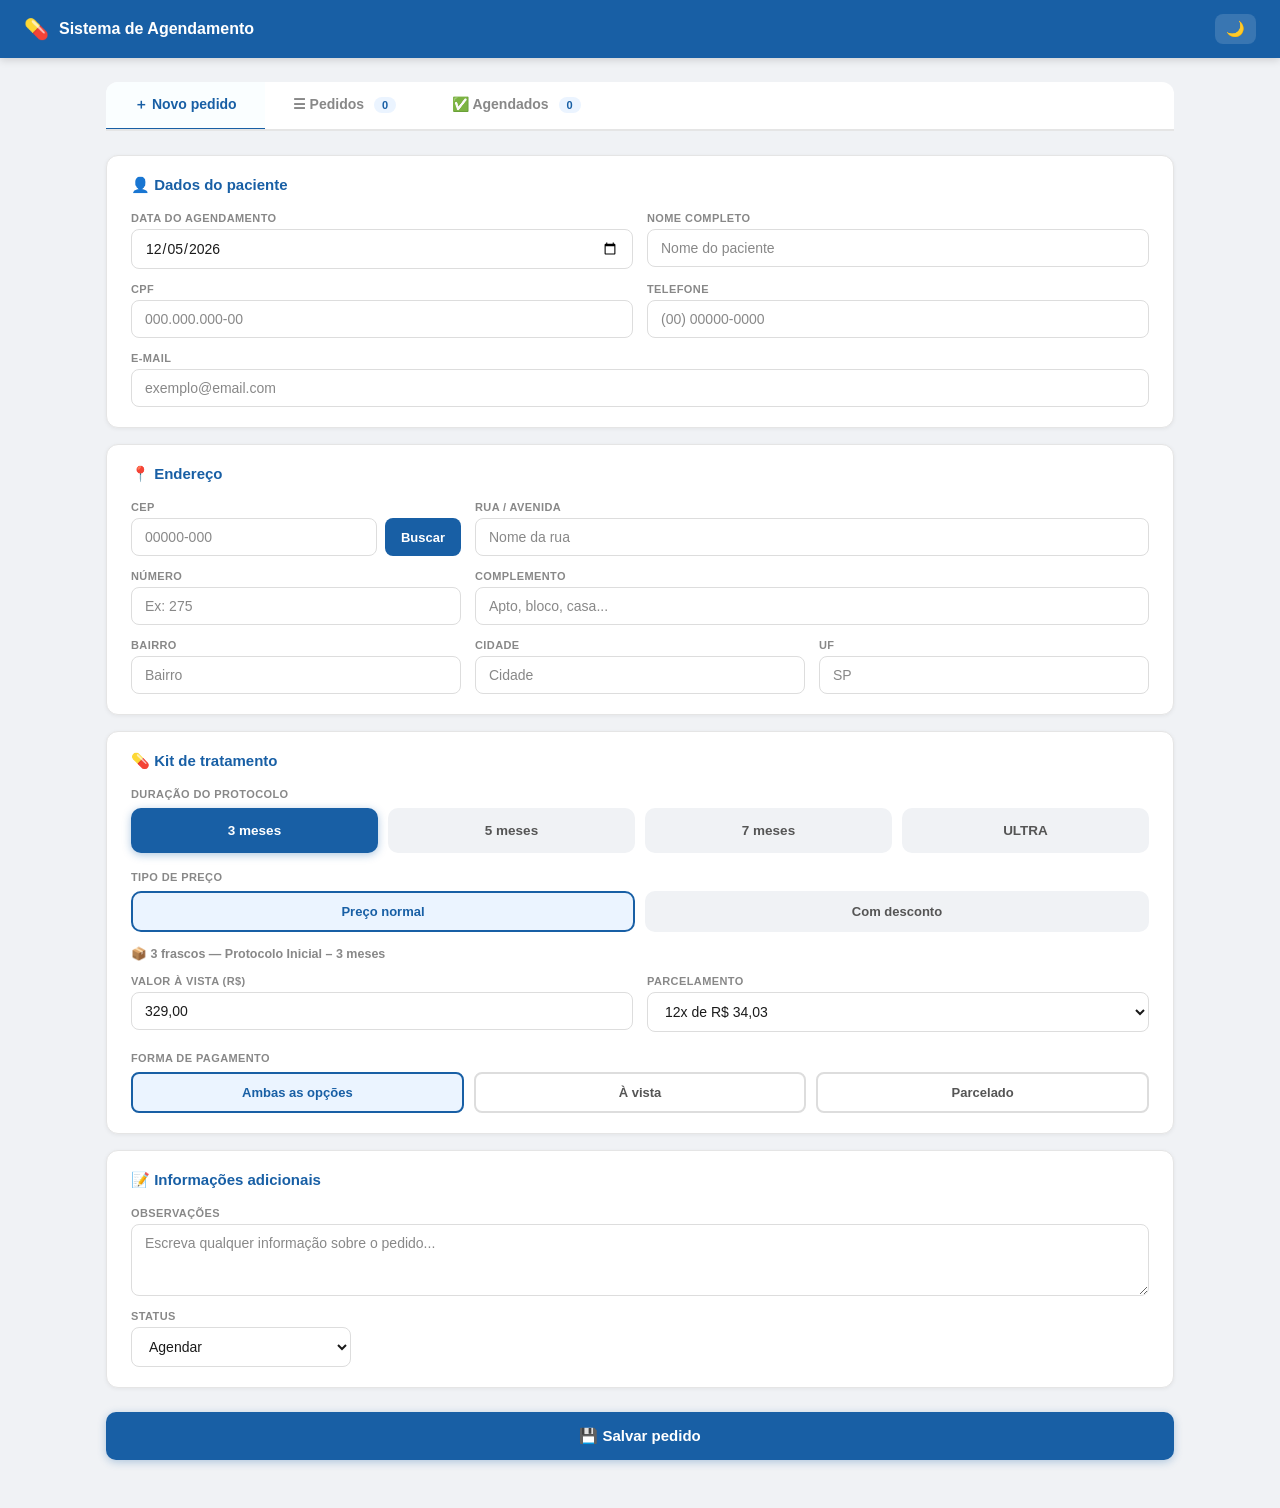
==== index.html @ af967fdb "Add files via upload" ====
<!DOCTYPE html>
<html lang="pt-BR">
<head>
<meta charset="UTF-8">
<meta name="viewport" content="width=device-width, initial-scale=1.0">
<title>Sistema de Agendamento</title>
<link rel="stylesheet" href="style.css">
</head>
<body>

<div class="topbar">
  <span class="topbar-icon">💊</span>
  <span>Sistema de Agendamento</span>
  <button class="theme-toggle-btn" id="theme-toggle" onclick="toggleTema()" title="Alternar modo escuro">🌙</button>
</div>

<div class="container" id="main-container">
  <div class="tabs">
    <div class="tab active" onclick="switchTab('novo')">＋ Novo pedido</div>
    <div class="tab" onclick="switchTab('lista')">☰ Pedidos <span id="count-badge" class="badge-count">0</span></div>
    <div class="tab" onclick="switchTab('agendados')">✅ Agendados <span id="count-badge-ag" class="badge-count">0</span></div>
  </div>

  <!-- NOVO PEDIDO -->
  <div id="sec-novo" class="section active">

    <div class="card">
      <div class="sec-title">👤 Dados do paciente</div>
      <div class="form-grid g2">
        <div class="form-group"><label>Data do agendamento</label><input type="date" id="f-data"></div>
        <div class="form-group"><label>Nome completo</label><input type="text" id="f-nome" placeholder="Nome do paciente"></div>
        <div class="form-group"><label>CPF</label><input type="text" id="f-cpf" placeholder="000.000.000-00" maxlength="14"></div>
        <div class="form-group"><label>Telefone</label><input type="text" id="f-tel" placeholder="(00) 00000-0000" maxlength="15"></div>
        <div class="form-group span2"><label>E-mail</label><input type="email" id="f-email" placeholder="exemplo@email.com"></div>
      </div>
    </div>

    <div class="card">
      <div class="sec-title">📍 Endereço</div>
      <div class="form-grid g3">
        <div class="form-group">
          <label>CEP</label>
          <div class="cep-row">
            <input type="text" id="f-cep" placeholder="00000-000" maxlength="9" oninput="onCEPInput(this)">
            <button class="btn-cep" id="btn-cep" onclick="buscarCEP()">Buscar</button>
          </div>
        </div>
        <div class="form-group span2"><label>Rua / Avenida</label><input type="text" id="f-rua" placeholder="Nome da rua"></div>
        <div class="form-group"><label>Número</label><input type="text" id="f-num" placeholder="Ex: 275"></div>
        <div class="form-group span2"><label>Complemento</label><input type="text" id="f-comp" placeholder="Apto, bloco, casa..."></div>
        <div class="form-group"><label>Bairro</label><input type="text" id="f-bairro" placeholder="Bairro"></div>
        <div class="form-group"><label>Cidade</label><input type="text" id="f-cidade" placeholder="Cidade"></div>
        <div class="form-group"><label>UF</label><input type="text" id="f-uf" placeholder="SP" maxlength="2"></div>
      </div>
      <div id="addr-confirm" class="addr-confirm" style="display:none">
        <div id="addr-confirm-line1" class="addr-confirm-line1"></div>
        <div id="addr-confirm-line2" class="addr-confirm-line2"></div>
        <div id="addr-confirm-line3" class="addr-confirm-line3"></div>
      </div>
    </div>

    <div class="card">
      <div class="sec-title">💊 Kit de tratamento</div>

      <label class="pag-label">Duração do protocolo</label>
      <div class="kit-dur-row">
        <div class="kit-dur-btn sel" id="dur-3m" onclick="selDur(this,'3m')">3 meses</div>
        <div class="kit-dur-btn" id="dur-5m" onclick="selDur(this,'5m')">5 meses</div>
        <div class="kit-dur-btn" id="dur-7m" onclick="selDur(this,'7m')">7 meses</div>
        <div class="kit-dur-btn" id="dur-ultra" onclick="selDur(this,'ultra')">ULTRA</div>
      </div>

      <label class="pag-label kit-tipo-label">Tipo de preço</label>
      <div class="kit-tipo-row">
        <div class="kit-tipo-btn sel" id="tipo-normal" data-tipo="normal" onclick="selTipo(this,'normal')">Preço normal</div>
        <div class="kit-tipo-btn" id="tipo-desc" data-tipo="desc" onclick="selTipo(this,'desc')">Com desconto</div>
      </div>

      <div class="kit-info-line" id="kit-info-line">📦 3 frascos — Protocolo Inicial – 3 meses</div>

      <div class="form-grid g2 kit-valor-grid">
        <div class="form-group">
          <label>Valor à vista (R$)</label>
          <input type="text" id="f-valor-avista">
        </div>
        <div class="form-group">
          <label>Parcelamento</label>
          <select id="f-parcelamento"></select>
        </div>
      </div>

      <div class="pag-section">
        <label class="pag-label">Forma de pagamento</label>
        <div class="pag-opts">
          <div class="pag-btn sel" onclick="selPag(this,'ambos')">Ambas as opções</div>
          <div class="pag-btn" onclick="selPag(this,'avista')">À vista</div>
          <div class="pag-btn" onclick="selPag(this,'parcelado')">Parcelado</div>
        </div>
      </div>
    </div>

    <div class="card">
      <div class="sec-title">📝 Informações adicionais</div>
      <div class="form-group">
        <label>Observações</label>
        <textarea id="f-info" placeholder="Escreva qualquer informação sobre o pedido..."></textarea>
      </div>
      <div class="form-group status-group">
        <label>Status</label>
        <select id="f-status">
          <option value="agendar">Agendar</option>
          <option value="agendado">Agendado</option>
        </select>
      </div>
    </div>

    <button class="btn-submit" onclick="salvar()">💾 Salvar pedido</button>
  </div>

  <!-- LISTA -->
  <div id="sec-lista" class="section">
    <div class="stats">
      <div class="stat"><div class="stat-num" id="st-total">0</div><div class="stat-label">Total</div></div>
      <div class="stat"><div class="stat-num" id="st-ag">0</div><div class="stat-label">A agendar</div></div>
      <div class="stat"><div class="stat-num" id="st-ok">0</div><div class="stat-label">Agendados</div></div>
      <div class="stat"><div class="stat-num" id="st-conf">0</div><div class="stat-label">Termos confirmados</div></div>
    </div>
    <div class="filter-bar">
      <input type="text" id="fil-nome" placeholder="🔍 Buscar nome ou CPF..." oninput="render()">
      <select id="fil-kit" onchange="render()">
        <option value="">Todos os kits</option>
        <option value="3m_normal">3 meses – Normal</option>
        <option value="5m_normal">5 meses – Normal</option>
        <option value="7m_normal">7 meses – Normal</option>
        <option value="ultra_normal">Ultra – Normal</option>
        <option value="3m_desc">3 meses – Desconto</option>
        <option value="5m_desc">5 meses – Desconto</option>
        <option value="7m_desc">7 meses – Desconto</option>
        <option value="ultra_desc">Ultra – Desconto</option>
      </select>
      <select id="fil-termo" onchange="render()">
        <option value="">Todos os termos</option>
        <option value="confirmado">Confirmado</option>
        <option value="pendente">Pendente</option>
      </select>
    </div>
    <div class="tbl-wrap">
      <table>
        <colgroup>
          <col style="width:8%">
          <col style="width:13%">
          <col style="width:13%">
          <col style="width:14%">
          <col style="width:8%">
          <col style="width:10%">
          <col style="width:28%">
          <col style="width:6%">
        </colgroup>
        <thead><tr>
          <th>Data</th><th>Nome</th><th>Telefone</th>
          <th>Kit</th>
          <th>Status</th><th>Termo</th><th>Informações</th><th></th>
        </tr></thead>
        <tbody id="tbody"></tbody>
      </table>
      <div id="empty-msg" class="empty">📭 Nenhum pedido encontrado</div>
    </div>
  </div>

  <!-- AGENDADOS -->
  <div id="sec-agendados" class="section">
    <div class="filter-bar">
      <input type="text" id="fil-nome-ag" placeholder="🔍 Buscar nome ou CPF..." oninput="renderAgendados()">
      <select id="fil-kit-ag" onchange="renderAgendados()">
        <option value="">Todos os kits</option>
        <option value="3m_normal">3 meses – Normal</option>
        <option value="5m_normal">5 meses – Normal</option>
        <option value="7m_normal">7 meses – Normal</option>
        <option value="ultra_normal">Ultra – Normal</option>
        <option value="3m_desc">3 meses – Desconto</option>
        <option value="5m_desc">5 meses – Desconto</option>
        <option value="7m_desc">7 meses – Desconto</option>
        <option value="ultra_desc">Ultra – Desconto</option>
      </select>
      <select id="fil-termo-ag" onchange="renderAgendados()">
        <option value="">Todos os termos</option>
        <option value="confirmado">Confirmado</option>
        <option value="pendente">Pendente</option>
      </select>
    </div>
    <div class="tbl-wrap">
      <table>
        <colgroup>
          <col style="width:8%">
          <col style="width:13%">
          <col style="width:13%">
          <col style="width:14%">
          <col style="width:8%">
          <col style="width:10%">
          <col style="width:28%">
          <col style="width:6%">
        </colgroup>
        <thead><tr>
          <th>Data</th><th>Nome</th><th>Telefone</th>
          <th>Kit</th>
          <th>Status</th><th>Termo</th><th>Informações</th><th></th>
        </tr></thead>
        <tbody id="tbody-ag"></tbody>
      </table>
      <div id="empty-msg-ag" class="empty">📭 Nenhum pedido agendado ainda</div>
    </div>
  </div>
</div>

<!-- Modal confirmação de exclusão -->
<div class="overlay" id="conf-overlay">
  <div class="modal">
    <h3>Excluir pedido</h3>
    <p>Tem certeza? Esta ação não pode ser desfeita.</p>
    <div class="modal-btns">
      <button class="mbtn-cancel" onclick="closeConf()">Cancelar</button>
      <button class="mbtn-del" onclick="confirmDel()">Excluir</button>
    </div>
  </div>
</div>

<!-- Modal dados completos do cliente -->
<div class="overlay" id="view-overlay" onclick="if(event.target===this) closeView()">
  <div class="modal modal-view">
    <button class="view-close" onclick="closeView()" title="Fechar">✕</button>
    <div class="view-body" id="view-body"></div>
  </div>
</div>

<div class="toast" id="toast"></div>

<script src="app.js"></script>
</body>
</html>
---- style.css ----
/* ===== RESET & BASE ===== */
*, *::before, *::after { box-sizing: border-box; margin: 0; padding: 0; }

html {
  color-scheme: light;
}

:root {
  --bg: #f0f2f5;
  --card-bg: #fff;
  --text: #1a1a1a;
  --text-muted: #888;
  --border: #e5e5e5;
  --input-bg: #fff;
  --input-border: #ddd;
  --table-header-bg: #fafafa;
  --hover-bg: #fafeff;
  --unsel-bg: #f0f2f5;
  --unsel-hover: #e4e9f0;
  --unsel-text: #555;
  --accent: #185FA5;
}

body.dark {
  color-scheme: dark;
  --bg: #14181f;
  --card-bg: #1c212a;
  --text: #e7e9ec;
  --text-muted: #9aa0aa;
  --border: #2c323c;
  --input-bg: #232933;
  --input-border: #3a4150;
  --table-header-bg: #1a1f27;
  --hover-bg: #202632;
  --unsel-bg: #232933;
  --unsel-hover: #2b323e;
  --unsel-text: #b7bcc4;
  --accent: #6fa8dc;
}

body {
  font-family: -apple-system, BlinkMacSystemFont, 'Segoe UI', Roboto, sans-serif;
  font-size: 14px;
  background: var(--bg);
  color: var(--text);
  min-height: 100vh;
  transition: background .2s, color .2s;
}

/* ===== TOPBAR ===== */
.topbar {
  background: #185FA5;
  color: #fff;
  padding: 14px 24px;
  display: flex;
  align-items: center;
  gap: 10px;
  font-size: 16px;
  font-weight: 700;
  box-shadow: 0 2px 8px rgba(0,0,0,.15);
  position: sticky;
  top: 0;
  z-index: 100;
}
.topbar-icon { font-size: 20px; }
.theme-toggle-btn {
  margin-left: auto;
  background: rgba(255,255,255,.14);
  border: none;
  color: #fff;
  font-size: 15px;
  padding: 6px 11px;
  border-radius: 8px;
  cursor: pointer;
  transition: background .15s;
}
.theme-toggle-btn:hover { background: rgba(255,255,255,.25); }

/* ===== CONTAINER ===== */
.container {
  max-width: 1100px;
  margin: 0 auto;
  padding: 24px 16px 48px;
}
.container.full-width {
  max-width: 100%;
  padding: 24px 20px 48px;
}

/* ===== TABS ===== */
.tabs {
  display: flex;
  border-bottom: 2px solid var(--border);
  margin-bottom: 24px;
  background: var(--card-bg);
  border-radius: 12px 12px 0 0;
  overflow: hidden;
}
.tab {
  padding: 14px 28px;
  cursor: pointer;
  font-size: 14px;
  font-weight: 600;
  color: var(--text-muted);
  border-bottom: 3px solid transparent;
  margin-bottom: -2px;
  transition: all .15s;
  user-select: none;
}
.tab:hover { color: var(--accent); background: var(--hover-bg); }
.tab.active { color: var(--accent); border-bottom-color: var(--accent); background: var(--hover-bg); }
.badge-count {
  font-size: 11px;
  background: #EBF4FF;
  color: var(--accent);
  border-radius: 20px;
  padding: 2px 8px;
  margin-left: 6px;
  font-weight: 700;
}
body.dark .badge-count { background: rgba(111,168,220,.18); }

/* ===== SECTION ===== */
.section { display: none; }
.section.active { display: block; }

/* ===== CARD ===== */
.card {
  background: var(--card-bg);
  border: 1px solid var(--border);
  border-radius: 12px;
  padding: 20px 24px;
  margin-bottom: 16px;
  box-shadow: 0 1px 4px rgba(0,0,0,.06);
}
.sec-title {
  font-size: 15px;
  font-weight: 700;
  color: var(--accent);
  margin-bottom: 18px;
  display: flex;
  align-items: center;
  gap: 8px;
}

/* ===== FORM GRID ===== */
.form-grid { display: grid; gap: 14px; }
.g2 { grid-template-columns: 1fr 1fr; }
.g3 { grid-template-columns: 1fr 1fr 1fr; }
.form-group { display: flex; flex-direction: column; gap: 5px; }
.span2 { grid-column: span 2; }

label {
  font-size: 11px;
  font-weight: 700;
  color: var(--text-muted);
  text-transform: uppercase;
  letter-spacing: .4px;
}

input, select, textarea {
  width: 100%;
  padding: 10px 13px;
  border: 1.5px solid var(--input-border);
  border-radius: 8px;
  font-size: 14px;
  font-family: inherit;
  background-color: var(--input-bg) !important;
  color: var(--text) !important;
  transition: border-color .15s, box-shadow .15s, background-color .2s;
}
input::placeholder, textarea::placeholder { color: var(--text-muted) !important; opacity: 1; }
input[type="date"] { color-scheme: light; }
body.dark input[type="date"] { color-scheme: dark; }
input:focus, select:focus, textarea:focus {
  outline: none;
  border-color: #185FA5;
  box-shadow: 0 0 0 3px rgba(24,95,165,.1);
}
textarea { resize: vertical; min-height: 72px; }

/* ===== CEP ===== */
.cep-row { display: flex; gap: 8px; align-items: stretch; }
.cep-row input { flex: 1; }
.btn-cep {
  padding: 10px 16px;
  background: #185FA5;
  color: #fff;
  border: none;
  border-radius: 8px;
  cursor: pointer;
  font-size: 13px;
  font-weight: 700;
  white-space: nowrap;
  transition: background .15s;
}
.btn-cep:hover { background: #0C447C; }
.btn-cep:disabled { background: #185FA5; opacity: .7; cursor: not-allowed; }

.addr-confirm {
  margin-top: 14px;
  padding: 12px 16px;
  background: var(--card-bg);
  border: 1px solid var(--border);
  border-radius: 8px;
  line-height: 1.6;
}
.addr-confirm-line1 { font-size: 13px; font-weight: 600; color: var(--text); }
.addr-confirm-line2 { font-size: 12.5px; color: var(--text-muted); }
.addr-confirm-line3 { font-size: 12.5px; color: var(--text-muted); }

/* ===== STATUS GROUP ===== */
.status-group { margin-top: 14px; max-width: 220px; }

/* ===== KIT — SELETOR DE DURAÇÃO (pílulas) ===== */
.kit-dur-row {
  display: grid;
  grid-template-columns: repeat(4, 1fr);
  gap: 10px;
  margin-top: 8px;
  margin-bottom: 18px;
}
.kit-dur-btn {
  padding: 13px 8px;
  border-radius: 10px;
  background: var(--unsel-bg);
  color: var(--unsel-text);
  font-size: 13.5px;
  font-weight: 700;
  text-align: center;
  cursor: pointer;
  user-select: none;
  transition: all .15s;
  border: 2px solid transparent;
}
.kit-dur-btn:hover { background: var(--unsel-hover); }
.kit-dur-btn.sel {
  background: #185FA5;
  color: #fff;
  box-shadow: 0 2px 8px rgba(24,95,165,.35);
}

/* ===== KIT — SELETOR DE TIPO DE PREÇO ===== */
.kit-tipo-label { margin-top: 4px; }
.kit-tipo-row {
  display: grid;
  grid-template-columns: 1fr 1fr;
  gap: 10px;
  margin-top: 8px;
  margin-bottom: 14px;
}
.kit-tipo-btn {
  padding: 11px 8px;
  border-radius: 10px;
  background: var(--unsel-bg);
  color: var(--unsel-text);
  font-size: 13px;
  font-weight: 700;
  text-align: center;
  cursor: pointer;
  user-select: none;
  transition: all .15s;
  border: 2px solid transparent;
}
.kit-tipo-btn:hover { background: var(--unsel-hover); }
.kit-tipo-btn.sel[data-tipo="normal"] { background: #EBF4FF; color: var(--accent); border-color: var(--accent); }
.kit-tipo-btn.sel[data-tipo="desc"] { background: #edfaed; color: #2d7a2d; border-color: #2d7a2d; }
body.dark .kit-tipo-btn.sel[data-tipo="normal"] { background: rgba(24,95,165,.22); }
body.dark .kit-tipo-btn.sel[data-tipo="desc"] { background: rgba(45,122,45,.22); }

.kit-info-line {
  font-size: 12.5px;
  color: var(--text-muted);
  font-weight: 600;
  margin-bottom: 14px;
}

.kit-valor-grid { margin-bottom: 4px; }

/* ===== PAGAMENTO ===== */
.pag-section { margin-top: 20px; }
.pag-label {
  font-size: 11px; font-weight: 700; color: var(--text-muted);
  text-transform: uppercase; letter-spacing: .4px;
  display: block; margin-bottom: 8px;
}
.pag-opts { display: flex; gap: 10px; }
.pag-btn {
  flex: 1; padding: 11px;
  border: 2px solid var(--input-border); border-radius: 8px;
  cursor: pointer; background: var(--card-bg);
  font-size: 13px; font-weight: 600; color: var(--unsel-text);
  transition: all .15s; text-align: center; user-select: none;
}
.pag-btn:hover { border-color: var(--accent); color: var(--accent); }
.pag-btn.sel { border-color: var(--accent); background: #EBF4FF; color: var(--accent); }
body.dark .pag-btn.sel { background: rgba(111,168,220,.16); }

/* ===== SUBMIT ===== */
.btn-submit {
  width: 100%; padding: 15px;
  background: #185FA5; color: #fff;
  border: none; border-radius: 10px;
  font-size: 15px; font-weight: 700;
  cursor: pointer; margin-top: 8px;
  transition: background .15s, transform .1s;
  box-shadow: 0 2px 8px rgba(24,95,165,.3);
}
.btn-submit:hover { background: #0C447C; }
.btn-submit:active { transform: scale(.99); }

/* ===== STATS ===== */
.stats {
  display: grid;
  grid-template-columns: repeat(4, 1fr);
  gap: 12px;
  margin-bottom: 20px;
}
.stat {
  background: var(--card-bg); border: 1px solid var(--border);
  border-radius: 10px; padding: 16px;
  text-align: center;
  box-shadow: 0 1px 4px rgba(0,0,0,.05);
}
.stat-num { font-size: 26px; font-weight: 700; color: var(--accent); }
.stat-label { font-size: 11px; color: var(--text-muted); margin-top: 4px; font-weight: 600; text-transform: uppercase; letter-spacing: .3px; }

/* ===== FILTER BAR ===== */
.filter-bar {
  display: flex; gap: 10px;
  margin-bottom: 16px; flex-wrap: wrap;
}
.filter-bar input { min-width: 200px; flex: 2; }
.filter-bar select { flex: 1; min-width: 140px; }

/* ===== TABLE ===== */
.tbl-wrap {
  overflow-x: hidden;
  border-radius: 12px;
  border: 1px solid var(--border);
  background: var(--card-bg);
  box-shadow: 0 1px 4px rgba(0,0,0,.05);
  width: 100%;
}
table { width: 100%; table-layout: fixed; border-collapse: collapse; font-size: 12px; }
th { word-break: break-word; }
td { word-break: break-word; overflow-wrap: anywhere; }
th {
  text-align: left; padding: 8px 6px;
  border-bottom: 1px solid var(--border);
  font-weight: 700; font-size: 10px; color: var(--text-muted);
  text-transform: uppercase; background: var(--table-header-bg);
  white-space: normal; letter-spacing: .2px;
}
td { padding: 5px 5px; border-bottom: 1px solid var(--border); vertical-align: middle; }
tr:last-child td { border-bottom: none; }
tr:hover td { background: var(--hover-bg); }

.td-edit {
  font-size: 11px; border: 1px solid transparent;
  border-radius: 5px; padding: 3px 5px;
  background: transparent; color: var(--text) !important;
  font-family: inherit; width: 100%; max-width: 100%;
  transition: border-color .15s, background .15s;
  color-scheme: light;
}
body.dark .td-edit { color-scheme: dark; }
.td-edit:focus { border-color: var(--input-border); background: var(--input-bg) !important; outline: none; }
.data-futura { background: #f7c1c1 !important; color: #1a1a1a !important; font-weight: 700 !important; border-color: #e24b4a !important; }
.data-chegou { background: #fff3cd !important; color: #856404 !important; font-weight: 700 !important; border-color: #f0ad00 !important; }
.data-passada { background: #c0dd97 !important; color: #1a1a1a !important; font-weight: 700 !important; border-color: #639922 !important; }
.status-aguardando { background: #fdecea !important; color: #a32d2d !important; border-color: #e24b4a !important; }

/* ===== ENDEREÇO — MODO EXIBIÇÃO (texto formatado) ===== */
.addr-display {
  cursor: pointer;
  padding: 4px 6px;
  border-radius: 5px;
  transition: background .15s;
  line-height: 1.5;
}
.addr-display:hover { background: #f0f6fc; }
.addr-line1 { font-size: 11px; font-weight: 600; color: #1a1a1a; }
.addr-line2 { font-size: 10.5px; color: #555; margin-top: 1px; }
.addr-line3 { font-size: 10.5px; color: #888; margin-top: 1px; }

/* ===== ENDEREÇO EDITÁVEL NA TABELA ===== */
.addr-edit-grid {
  display: grid;
  grid-template-columns: 1fr 1fr 1fr;
  gap: 3px;
  width: 100%;
}
.addr-edit-grid input { font-size: 10px; padding: 3px 4px; min-width: 0; }
.addr-edit-grid .addr-full { grid-column: 1 / -1; }
.addr-done-btn {
  grid-column: 1 / -1;
  font-size: 10px; font-weight: 700;
  background: #185FA5; color: #fff;
  border: none; border-radius: 5px;
  padding: 4px 0; cursor: pointer; margin-top: 2px;
}
.addr-done-btn:hover { background: #0C447C; }
.td-sel {
  font-size: 11px; font-weight: 600;
  border: 1.5px solid #185FA5;
  border-radius: 5px; padding: 4px 5px;
  background: #EBF4FF; color: #0C447C;
  cursor: pointer; width: 100%;
}
.td-sel:focus { outline: none; border-color: #0C447C; }
.kit-sel-td {
  font-size: 11px; font-weight: 600;
  border: 1.5px solid #185FA5;
  border-radius: 5px; padding: 4px 5px;
  background: #EBF4FF; color: #0C447C;
  width: 100%; cursor: pointer;
  text-overflow: ellipsis;
  white-space: nowrap;
  overflow: hidden;
}
.td-sel:focus { outline: none; border-color: #0C447C; }
.kit-sel-td:focus { outline: none; border-color: #0C447C; }

/* Status colorido */
.status-agendar { background: #fff3cd !important; color: #856404 !important; border-color: #f0ad00 !important; }
.status-agendado { background: #d4edda !important; color: #155724 !important; border-color: #28a745 !important; }
.info-ta {
  font-size: 11px; font-weight: 500;
  border: 1.5px solid #185FA5;
  border-radius: 5px; padding: 5px 6px;
  min-height: 50px;
  background: #f8fbff; color: #1a1a1a;
  font-family: inherit; resize: vertical; width: 100%;
  line-height: 1.4;
}
body.dark .info-ta { background: rgba(24,95,165,.12); color: var(--text); }
.info-ta:focus { outline: none; border-color: #0C447C; background: #fff; box-shadow: 0 0 0 3px rgba(24,95,165,.1); }
body.dark .info-ta:focus { background: var(--input-bg); }

/* ===== PILLS & TERMO BTN ===== */
.pill {
  display: inline-flex; align-items: center; gap: 4px;
  font-size: 10px; padding: 4px 8px;
  border-radius: 20px; font-weight: 700;
  cursor: pointer; border: none;
  white-space: nowrap; transition: all .15s;
  width: 100%; justify-content: center;
}
.pill:hover { opacity: .85; transform: scale(.97); }
.pill-conf { background: #d4edda; color: #155724; }
.pill-pend { background: #fff3cd; color: #856404; }

.term-btn {
  font-size: 9.5px; border: 1px solid var(--input-border);
  border-radius: 5px; padding: 3px 6px;
  background: var(--unsel-bg); cursor: pointer; color: var(--unsel-text);
  display: flex; align-items: center; justify-content: center; gap: 3px;
  margin-top: 4px; transition: all .15s; font-weight: 600;
  font-family: inherit; width: 100%; white-space: nowrap;
}
.term-btn:hover { background: #EBF4FF; color: var(--accent); border-color: var(--accent); }

/* ===== DEL BTN ===== */
.td-actions { padding-right: 12px !important; padding-left: 8px !important; }
.tbl-actions { display: flex; align-items: center; justify-content: center; gap: 8px; }
.btn-view {
  background: none; border: none; cursor: pointer;
  color: var(--accent); font-size: 16px; padding: 5px 6px;
  border-radius: 6px; transition: background .15s;
  line-height: 1;
}
.btn-view:hover { background: #EBF4FF; }
body.dark .btn-view:hover { background: rgba(111,168,220,.16); }
.btn-del {
  background: none; border: none; cursor: pointer;
  color: #c0392b; font-size: 17px; padding: 5px 6px;
  border-radius: 6px; transition: background .15s;
  line-height: 1;
}
.btn-del:hover { background: #fdecea; }

/* ===== MODAL VER DADOS ===== */
.modal-view { max-width: 480px; max-height: 90vh; overflow-y: auto; text-align: left; position: relative; padding-top: 42px; }
.view-close {
  position: absolute; top: 14px; right: 14px; z-index: 2;
  background: none; border: none; cursor: pointer;
  font-size: 15px; color: var(--text-muted); padding: 4px 9px;
  border-radius: 6px; transition: background .15s;
}
.view-close:hover { background: var(--unsel-hover); color: var(--text); }
.view-body { padding-right: 6px; }
.view-section {
  margin-bottom: 18px;
  padding-bottom: 18px;
  border-bottom: 1px solid var(--border);
}
.view-section:last-child { margin-bottom: 0; padding-bottom: 0; border-bottom: none; }
.view-section-title {
  font-size: 11px; font-weight: 700; color: var(--accent);
  text-transform: uppercase; letter-spacing: .4px;
  margin-bottom: 10px;
}
.view-section .form-group { margin-bottom: 12px; }
.view-section .form-group:last-child { margin-bottom: 0; }
.vm-2col {
  display: grid;
  grid-template-columns: 1fr 1fr;
  gap: 12px;
  margin-bottom: 12px;
}
.vm-2col .form-group { margin-bottom: 0; }
.vm-pill-row {
  display: grid;
  grid-template-columns: 1fr 1fr;
  gap: 8px;
  margin-top: 8px;
  margin-bottom: 14px;
}
.status-toggle-btn {
  display: block; width: 100%; text-align: center;
  padding: 11px; border-radius: 8px;
  font-size: 13px; font-weight: 700; font-family: inherit;
  cursor: pointer; border: 1.5px solid transparent; transition: all .15s;
}
.status-toggle-btn:hover { opacity: .85; }
.status-toggle-btn.status-agendar { background: #fff3cd; color: #856404; border-color: #f0ad00; }
.status-toggle-btn.status-agendado { background: #d4edda; color: #155724; border-color: #28a745; }

.vm-edit-toggle-wrap { margin-bottom: 18px; }
.edit-toggle-btn {
  padding: 9px 18px; border-radius: 8px;
  border: 1.5px solid var(--input-border); background: var(--unsel-bg); color: var(--unsel-text);
  font-weight: 700; font-size: 12.5px; font-family: inherit;
  cursor: pointer; transition: all .15s;
}
.edit-toggle-btn:hover { border-color: var(--accent); color: var(--accent); }
.edit-toggle-btn.sel { background: #185FA5; color: #fff; border-color: #185FA5; }

.vm-copy-row {
  display: flex; align-items: baseline; justify-content: space-between;
  gap: 12px; padding: 8px 6px; border-radius: 6px;
  cursor: pointer; transition: background .15s;
}
.vm-copy-row:hover { background: var(--hover-bg); }
.vm-copy-label {
  font-size: 11px; font-weight: 700; color: var(--text-muted);
  text-transform: uppercase; letter-spacing: .3px; white-space: nowrap;
}
.vm-copy-value { font-size: 13.5px; color: var(--text); text-align: right; word-break: break-word; }

/* ===== EMPTY ===== */
.empty { text-align: center; padding: 52px; color: var(--text-muted); font-size: 14px; display: none; }

/* ===== OVERLAY / MODAL ===== */
.overlay {
  display: none; position: fixed;
  top: 0; left: 0; right: 0; bottom: 0;
  background: rgba(0,0,0,.45); z-index: 999;
  align-items: center; justify-content: center;
}
.overlay.show { display: flex; }
.modal {
  background: var(--card-bg); border-radius: 14px;
  padding: 28px; max-width: 360px; width: 90%;
  box-shadow: 0 8px 32px rgba(0,0,0,.18);
  color: var(--text);
}
.modal h3 { font-size: 17px; font-weight: 700; margin-bottom: 10px; }
.modal p { font-size: 13px; color: var(--text-muted); margin-bottom: 22px; line-height: 1.6; }
.modal-btns { display: flex; gap: 10px; }
.modal-btns button {
  flex: 1; padding: 11px; border-radius: 8px;
  cursor: pointer; font-size: 14px; font-weight: 700;
  font-family: inherit;
}
.mbtn-cancel { background: var(--unsel-bg); border: none; color: var(--text); }
.mbtn-cancel:hover { background: var(--unsel-hover); }
.mbtn-del { background: #c0392b; border: none; color: #fff; }
.mbtn-del:hover { background: #a93226; }

/* ===== TOAST ===== */
.toast {
  position: fixed; bottom: 24px; right: 24px;
  padding: 13px 22px; border-radius: 10px;
  font-size: 13px; font-weight: 600; z-index: 9999;
  opacity: 0; transition: opacity .3s; pointer-events: none;
  box-shadow: 0 4px 16px rgba(0,0,0,.18); color: #fff;
}
.toast.show { opacity: 1; }

/* ===== RESPONSIVE ===== */
@media (max-width: 640px) {
  .g2, .g3 { grid-template-columns: 1fr; }
  .span2 { grid-column: auto; }
  .kit-dur-row { grid-template-columns: 1fr 1fr; }
  .pag-opts { flex-direction: column; }
  .stats { grid-template-columns: 1fr 1fr; }
  .filter-bar { flex-direction: column; }
  .filter-bar input, .filter-bar select { width: 100%; }
  .tabs { border-radius: 0; }
  .topbar { font-size: 14px; }

  /* Lista de pedidos: só Data, Nome, Status, Termo e Ações */
  .tbl-wrap table colgroup col:nth-child(1) { width: 16%; }
  .tbl-wrap table colgroup col:nth-child(2) { width: 30%; }
  .tbl-wrap table colgroup col:nth-child(3),
  .tbl-wrap table colgroup col:nth-child(4),
  .tbl-wrap table colgroup col:nth-child(7) { display: none; }
  .tbl-wrap table colgroup col:nth-child(5) { width: 20%; }
  .tbl-wrap table colgroup col:nth-child(6) { width: 22%; }
  .tbl-wrap table colgroup col:nth-child(8) { width: 12%; }

  .tbl-wrap table th:nth-child(3), .tbl-wrap table td:nth-child(3),
  .tbl-wrap table th:nth-child(4), .tbl-wrap table td:nth-child(4),
  .tbl-wrap table th:nth-child(7), .tbl-wrap table td:nth-child(7) {
    display: none;
  }
}
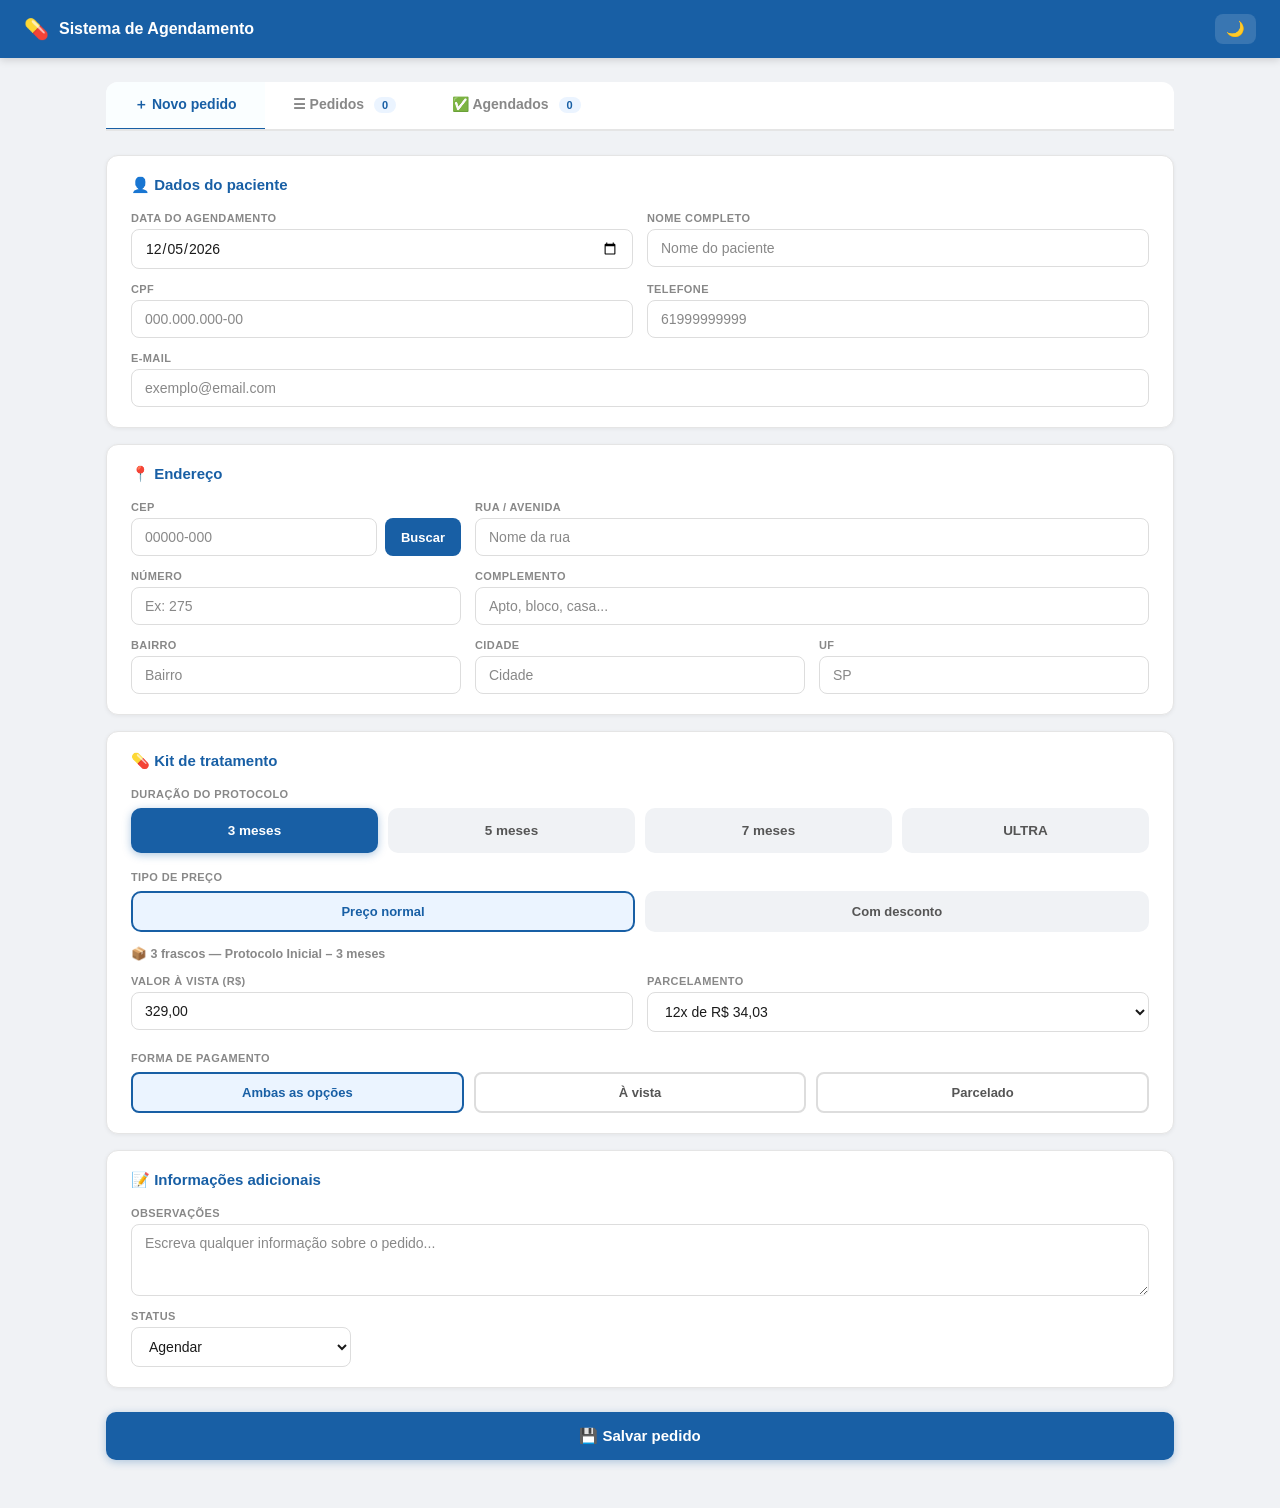
==== commit d483d3c1: "Add files via upload" ====
--- a/index.html
+++ b/index.html
@@ -30,7 +30,7 @@
         <div class="form-group"><label>Data do agendamento</label><input type="date" id="f-data"></div>
         <div class="form-group"><label>Nome completo</label><input type="text" id="f-nome" placeholder="Nome do paciente"></div>
         <div class="form-group"><label>CPF</label><input type="text" id="f-cpf" placeholder="000.000.000-00" maxlength="14"></div>
-        <div class="form-group"><label>Telefone</label><input type="text" id="f-tel" placeholder="(00) 00000-0000" maxlength="15"></div>
+        <div class="form-group"><label>Telefone</label><input type="text" id="f-tel" placeholder="61999999999" maxlength="11"></div>
         <div class="form-group span2"><label>E-mail</label><input type="email" id="f-email" placeholder="exemplo@email.com"></div>
       </div>
     </div>
@@ -147,13 +147,13 @@
     <div class="tbl-wrap">
       <table>
         <colgroup>
-          <col style="width:8%">
+          <col style="width:12%">
           <col style="width:13%">
           <col style="width:13%">
           <col style="width:14%">
           <col style="width:8%">
           <col style="width:10%">
-          <col style="width:28%">
+          <col style="width:24%">
           <col style="width:6%">
         </colgroup>
         <thead><tr>
@@ -191,13 +191,13 @@
     <div class="tbl-wrap">
       <table>
         <colgroup>
-          <col style="width:8%">
+          <col style="width:12%">
           <col style="width:13%">
           <col style="width:13%">
           <col style="width:14%">
           <col style="width:8%">
           <col style="width:10%">
-          <col style="width:28%">
+          <col style="width:24%">
           <col style="width:6%">
         </colgroup>
         <thead><tr>
--- a/style.css
+++ b/style.css
@@ -171,7 +171,7 @@
 }
 input::placeholder, textarea::placeholder { color: var(--text-muted) !important; opacity: 1; }
 input[type="date"] { color-scheme: light; }
-body.dark input[type="date"] { color-scheme: dark; }
+body.dark input[type="date"] { color-scheme: dark !important; }
 input:focus, select:focus, textarea:focus {
   outline: none;
   border-color: #185FA5;
@@ -364,11 +364,11 @@
   transition: border-color .15s, background .15s;
   color-scheme: light;
 }
-body.dark .td-edit { color-scheme: dark; }
+body.dark .td-edit { color-scheme: dark !important; }
 .td-edit:focus { border-color: var(--input-border); background: var(--input-bg) !important; outline: none; }
-.data-futura { background: #f7c1c1 !important; color: #1a1a1a !important; font-weight: 700 !important; border-color: #e24b4a !important; }
-.data-chegou { background: #fff3cd !important; color: #856404 !important; font-weight: 700 !important; border-color: #f0ad00 !important; }
-.data-passada { background: #c0dd97 !important; color: #1a1a1a !important; font-weight: 700 !important; border-color: #639922 !important; }
+.data-futura { background: #f7c1c1 !important; color: #a32d2d !important; font-weight: 700 !important; border-color: #e24b4a !important; }
+.data-chegou { background: #9edb7a !important; color: #14531b !important; font-weight: 700 !important; border-color: #3d8b1e !important; }
+.data-passada { background: #fff3cd !important; color: #5c4200 !important; font-weight: 700 !important; border-color: #f0ad00 !important; }
 .status-aguardando { background: #fdecea !important; color: #a32d2d !important; border-color: #e24b4a !important; }
 
 /* ===== ENDEREÇO — MODO EXIBIÇÃO (texto formatado) ===== */
@@ -423,8 +423,8 @@
 .kit-sel-td:focus { outline: none; border-color: #0C447C; }
 
 /* Status colorido */
-.status-agendar { background: #fff3cd !important; color: #856404 !important; border-color: #f0ad00 !important; }
-.status-agendado { background: #d4edda !important; color: #155724 !important; border-color: #28a745 !important; }
+.status-agendar { background: #fff3cd !important; color: #5c4200 !important; border-color: #f0ad00 !important; }
+.status-agendado { background: #a6e8b5 !important; color: #0d3d17 !important; border-color: #2e9e40 !important; }
 .info-ta {
   font-size: 11px; font-weight: 500;
   border: 1.5px solid #185FA5;
@@ -448,8 +448,8 @@
   width: 100%; justify-content: center;
 }
 .pill:hover { opacity: .85; transform: scale(.97); }
-.pill-conf { background: #d4edda; color: #155724; }
-.pill-pend { background: #fff3cd; color: #856404; }
+.pill-conf { background: #a6e8b5; color: #0d3d17; }
+.pill-pend { background: #fff3cd; color: #5c4200; }
 
 .term-btn {
   font-size: 9.5px; border: 1px solid var(--input-border);
@@ -524,8 +524,8 @@
   cursor: pointer; border: 1.5px solid transparent; transition: all .15s;
 }
 .status-toggle-btn:hover { opacity: .85; }
-.status-toggle-btn.status-agendar { background: #fff3cd; color: #856404; border-color: #f0ad00; }
-.status-toggle-btn.status-agendado { background: #d4edda; color: #155724; border-color: #28a745; }
+.status-toggle-btn.status-agendar { background: #fff3cd; color: #5c4200; border-color: #f0ad00; }
+.status-toggle-btn.status-agendado { background: #a6e8b5; color: #0d3d17; border-color: #2e9e40; }
 
 .vm-edit-toggle-wrap { margin-bottom: 18px; }
 .edit-toggle-btn {
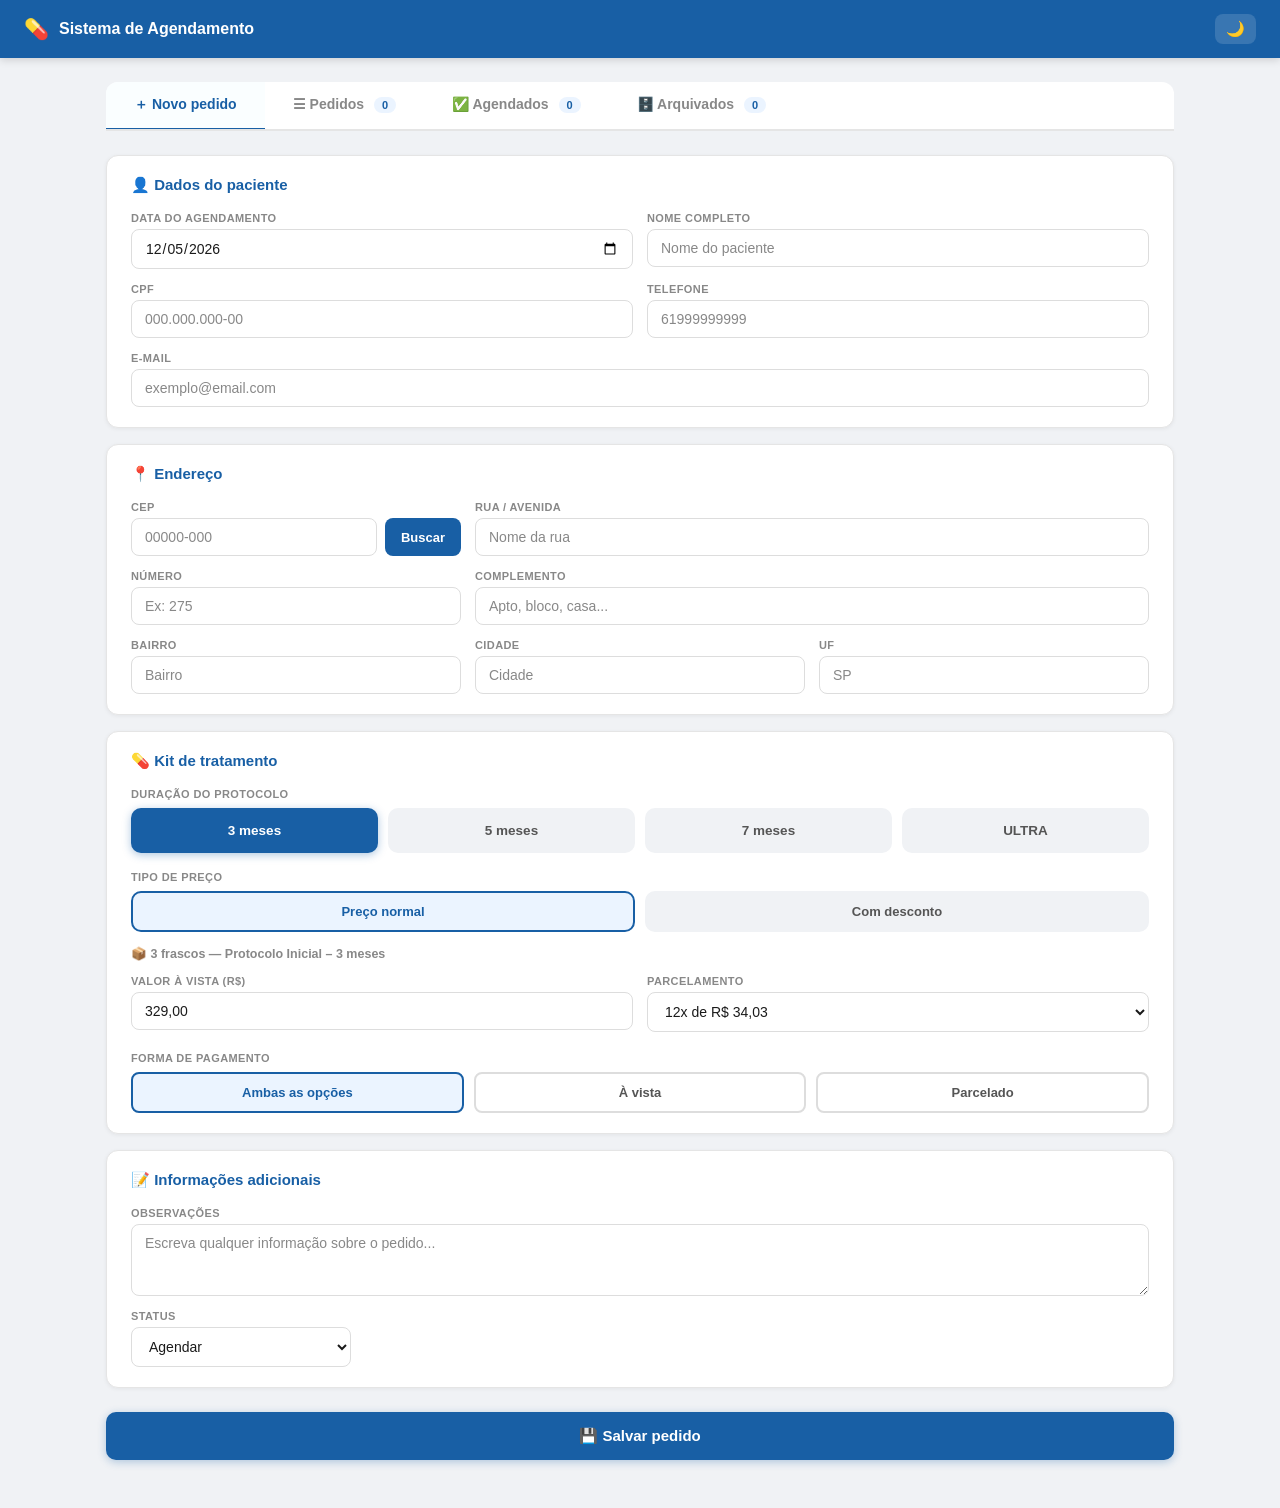
==== commit 287831f1: "Add files via upload" ====
--- a/index.html
+++ b/index.html
@@ -19,6 +19,7 @@
     <div class="tab active" onclick="switchTab('novo')">＋ Novo pedido</div>
     <div class="tab" onclick="switchTab('lista')">☰ Pedidos <span id="count-badge" class="badge-count">0</span></div>
     <div class="tab" onclick="switchTab('agendados')">✅ Agendados <span id="count-badge-ag" class="badge-count">0</span></div>
+    <div class="tab" onclick="switchTab('arquivados')">🗄️ Arquivados <span id="count-badge-arq" class="badge-count">0</span></div>
   </div>
 
   <!-- NOVO PEDIDO -->
@@ -143,20 +144,23 @@
         <option value="confirmado">Confirmado</option>
         <option value="pendente">Pendente</option>
       </select>
+      <button class="btn-arquivar" onclick="arquivarSelecionados('lista')">📦 Arquivar selecionados</button>
     </div>
     <div class="tbl-wrap">
       <table>
         <colgroup>
-          <col style="width:12%">
-          <col style="width:13%">
-          <col style="width:13%">
-          <col style="width:14%">
+          <col style="width:4%">
+          <col style="width:11%">
+          <col style="width:12%">
+          <col style="width:12%">
+          <col style="width:13%">
           <col style="width:8%">
           <col style="width:10%">
           <col style="width:24%">
           <col style="width:6%">
         </colgroup>
         <thead><tr>
+          <th><input type="checkbox" onclick="toggleSelecionarTodos(this,'lista')" title="Selecionar todos"></th>
           <th>Data</th><th>Nome</th><th>Telefone</th>
           <th>Kit</th>
           <th>Status</th><th>Termo</th><th>Informações</th><th></th>
@@ -187,6 +191,53 @@
         <option value="confirmado">Confirmado</option>
         <option value="pendente">Pendente</option>
       </select>
+      <button class="btn-arquivar" onclick="arquivarSelecionados('agendados')">📦 Arquivar selecionados</button>
+    </div>
+    <div class="tbl-wrap">
+      <table>
+        <colgroup>
+          <col style="width:4%">
+          <col style="width:11%">
+          <col style="width:12%">
+          <col style="width:12%">
+          <col style="width:13%">
+          <col style="width:8%">
+          <col style="width:10%">
+          <col style="width:24%">
+          <col style="width:6%">
+        </colgroup>
+        <thead><tr>
+          <th><input type="checkbox" onclick="toggleSelecionarTodos(this,'agendados')" title="Selecionar todos"></th>
+          <th>Data</th><th>Nome</th><th>Telefone</th>
+          <th>Kit</th>
+          <th>Status</th><th>Termo</th><th>Informações</th><th></th>
+        </tr></thead>
+        <tbody id="tbody-ag"></tbody>
+      </table>
+      <div id="empty-msg-ag" class="empty">📭 Nenhum pedido agendado ainda</div>
+    </div>
+  </div>
+
+  <!-- ARQUIVADOS -->
+  <div id="sec-arquivados" class="section">
+    <div class="filter-bar">
+      <input type="text" id="fil-nome-arq" placeholder="🔍 Buscar nome ou CPF..." oninput="renderArquivados()">
+      <select id="fil-kit-arq" onchange="renderArquivados()">
+        <option value="">Todos os kits</option>
+        <option value="3m_normal">3 meses – Normal</option>
+        <option value="5m_normal">5 meses – Normal</option>
+        <option value="7m_normal">7 meses – Normal</option>
+        <option value="ultra_normal">Ultra – Normal</option>
+        <option value="3m_desc">3 meses – Desconto</option>
+        <option value="5m_desc">5 meses – Desconto</option>
+        <option value="7m_desc">7 meses – Desconto</option>
+        <option value="ultra_desc">Ultra – Desconto</option>
+      </select>
+      <select id="fil-termo-arq" onchange="renderArquivados()">
+        <option value="">Todos os termos</option>
+        <option value="confirmado">Confirmado</option>
+        <option value="pendente">Pendente</option>
+      </select>
     </div>
     <div class="tbl-wrap">
       <table>
@@ -205,9 +256,9 @@
           <th>Kit</th>
           <th>Status</th><th>Termo</th><th>Informações</th><th></th>
         </tr></thead>
-        <tbody id="tbody-ag"></tbody>
+        <tbody id="tbody-arq"></tbody>
       </table>
-      <div id="empty-msg-ag" class="empty">📭 Nenhum pedido agendado ainda</div>
+      <div id="empty-msg-arq" class="empty">📭 Nenhum pedido arquivado</div>
     </div>
   </div>
 </div>
--- a/style.css
+++ b/style.css
@@ -332,6 +332,17 @@
 }
 .filter-bar input { min-width: 200px; flex: 2; }
 .filter-bar select { flex: 1; min-width: 140px; }
+.btn-arquivar {
+  padding: 10px 16px;
+  border: 1.5px solid var(--input-border);
+  border-radius: 8px;
+  background: var(--unsel-bg);
+  color: var(--unsel-text);
+  font-size: 13px; font-weight: 700; font-family: inherit;
+  cursor: pointer; white-space: nowrap;
+  transition: all .15s;
+}
+.btn-arquivar:hover { border-color: var(--accent); color: var(--accent); }
 
 /* ===== TABLE ===== */
 .tbl-wrap {
@@ -366,10 +377,11 @@
 }
 body.dark .td-edit { color-scheme: dark !important; }
 .td-edit:focus { border-color: var(--input-border); background: var(--input-bg) !important; outline: none; }
-.data-futura { background: #f7c1c1 !important; color: #a32d2d !important; font-weight: 700 !important; border-color: #e24b4a !important; }
-.data-chegou { background: #9edb7a !important; color: #14531b !important; font-weight: 700 !important; border-color: #3d8b1e !important; }
-.data-passada { background: #fff3cd !important; color: #5c4200 !important; font-weight: 700 !important; border-color: #f0ad00 !important; }
-.status-aguardando { background: #fdecea !important; color: #a32d2d !important; border-color: #e24b4a !important; }
+.data-futura { background: #ef9494 !important; color: #7a1414 !important; font-weight: 700 !important; border-color: #d62d2d !important; }
+.data-verde { background: #9edb7a !important; color: #14531b !important; font-weight: 700 !important; border-color: #3d8b1e !important; }
+.status-vermelho { background: #ef9494 !important; color: #7a1414 !important; border-color: #d62d2d !important; }
+.status-verde { background: #9edb7a !important; color: #14531b !important; border-color: #3d8b1e !important; }
+.status-cinza { background: #e8e8e8 !important; color: #1a1a1a !important; border-color: #bbb !important; }
 
 /* ===== ENDEREÇO — MODO EXIBIÇÃO (texto formatado) ===== */
 .addr-display {
@@ -423,8 +435,8 @@
 .kit-sel-td:focus { outline: none; border-color: #0C447C; }
 
 /* Status colorido */
-.status-agendar { background: #fff3cd !important; color: #5c4200 !important; border-color: #f0ad00 !important; }
-.status-agendado { background: #a6e8b5 !important; color: #0d3d17 !important; border-color: #2e9e40 !important; }
+.status-agendar { background: #e8e8e8 !important; color: #1a1a1a !important; border-color: #bbb !important; }
+.status-agendado { background: #e8e8e8 !important; color: #1a1a1a !important; border-color: #bbb !important; }
 .info-ta {
   font-size: 11px; font-weight: 500;
   border: 1.5px solid #185FA5;
@@ -448,18 +460,18 @@
   width: 100%; justify-content: center;
 }
 .pill:hover { opacity: .85; transform: scale(.97); }
-.pill-conf { background: #a6e8b5; color: #0d3d17; }
-.pill-pend { background: #fff3cd; color: #5c4200; }
+.pill-conf { background: #9edb7a; color: #14531b; }
+.pill-pend { background: #e8e8e8; color: #1a1a1a; }
 
 .term-btn {
-  font-size: 9.5px; border: 1px solid var(--input-border);
+  font-size: 9.5px; border: 1px solid #bbb;
   border-radius: 5px; padding: 3px 6px;
-  background: var(--unsel-bg); cursor: pointer; color: var(--unsel-text);
+  background: #e8e8e8; cursor: pointer; color: #1a1a1a;
   display: flex; align-items: center; justify-content: center; gap: 3px;
   margin-top: 4px; transition: all .15s; font-weight: 600;
   font-family: inherit; width: 100%; white-space: nowrap;
 }
-.term-btn:hover { background: #EBF4FF; color: var(--accent); border-color: var(--accent); }
+.term-btn:hover { background: #d8d8d8; color: #1a1a1a; border-color: #999; }
 
 /* ===== DEL BTN ===== */
 .td-actions { padding-right: 12px !important; padding-left: 8px !important; }
@@ -524,8 +536,8 @@
   cursor: pointer; border: 1.5px solid transparent; transition: all .15s;
 }
 .status-toggle-btn:hover { opacity: .85; }
-.status-toggle-btn.status-agendar { background: #fff3cd; color: #5c4200; border-color: #f0ad00; }
-.status-toggle-btn.status-agendado { background: #a6e8b5; color: #0d3d17; border-color: #2e9e40; }
+.status-toggle-btn.status-agendar { background: #e8e8e8; color: #1a1a1a; border-color: #bbb; }
+.status-toggle-btn.status-agendado { background: #e8e8e8; color: #1a1a1a; border-color: #bbb; }
 
 .vm-edit-toggle-wrap { margin-bottom: 18px; }
 .edit-toggle-btn {
@@ -601,19 +613,50 @@
   .tabs { border-radius: 0; }
   .topbar { font-size: 14px; }
 
-  /* Lista de pedidos: só Data, Nome, Status, Termo e Ações */
-  .tbl-wrap table colgroup col:nth-child(1) { width: 16%; }
-  .tbl-wrap table colgroup col:nth-child(2) { width: 30%; }
-  .tbl-wrap table colgroup col:nth-child(3),
-  .tbl-wrap table colgroup col:nth-child(4),
-  .tbl-wrap table colgroup col:nth-child(7) { display: none; }
-  .tbl-wrap table colgroup col:nth-child(5) { width: 20%; }
-  .tbl-wrap table colgroup col:nth-child(6) { width: 22%; }
-  .tbl-wrap table colgroup col:nth-child(8) { width: 12%; }
-
-  .tbl-wrap table th:nth-child(3), .tbl-wrap table td:nth-child(3),
-  .tbl-wrap table th:nth-child(4), .tbl-wrap table td:nth-child(4),
-  .tbl-wrap table th:nth-child(7), .tbl-wrap table td:nth-child(7) {
+  /* Pedidos / Agendados (com checkbox): só Data, Nome, Status, Termo e Ações */
+  #sec-lista .tbl-wrap table colgroup col:nth-child(1),
+  #sec-agendados .tbl-wrap table colgroup col:nth-child(1) { display: none; }
+  #sec-lista .tbl-wrap table colgroup col:nth-child(2),
+  #sec-agendados .tbl-wrap table colgroup col:nth-child(2) { width: 16%; }
+  #sec-lista .tbl-wrap table colgroup col:nth-child(3),
+  #sec-agendados .tbl-wrap table colgroup col:nth-child(3) { width: 30%; }
+  #sec-lista .tbl-wrap table colgroup col:nth-child(4),
+  #sec-agendados .tbl-wrap table colgroup col:nth-child(4),
+  #sec-lista .tbl-wrap table colgroup col:nth-child(5),
+  #sec-agendados .tbl-wrap table colgroup col:nth-child(5),
+  #sec-lista .tbl-wrap table colgroup col:nth-child(8),
+  #sec-agendados .tbl-wrap table colgroup col:nth-child(8) { display: none; }
+  #sec-lista .tbl-wrap table colgroup col:nth-child(6),
+  #sec-agendados .tbl-wrap table colgroup col:nth-child(6) { width: 20%; }
+  #sec-lista .tbl-wrap table colgroup col:nth-child(7),
+  #sec-agendados .tbl-wrap table colgroup col:nth-child(7) { width: 22%; }
+  #sec-lista .tbl-wrap table colgroup col:nth-child(9),
+  #sec-agendados .tbl-wrap table colgroup col:nth-child(9) { width: 12%; }
+
+  #sec-lista .tbl-wrap table th:nth-child(1), #sec-lista .tbl-wrap table td:nth-child(1),
+  #sec-agendados .tbl-wrap table th:nth-child(1), #sec-agendados .tbl-wrap table td:nth-child(1),
+  #sec-lista .tbl-wrap table th:nth-child(4), #sec-lista .tbl-wrap table td:nth-child(4),
+  #sec-agendados .tbl-wrap table th:nth-child(4), #sec-agendados .tbl-wrap table td:nth-child(4),
+  #sec-lista .tbl-wrap table th:nth-child(5), #sec-lista .tbl-wrap table td:nth-child(5),
+  #sec-agendados .tbl-wrap table th:nth-child(5), #sec-agendados .tbl-wrap table td:nth-child(5),
+  #sec-lista .tbl-wrap table th:nth-child(8), #sec-lista .tbl-wrap table td:nth-child(8),
+  #sec-agendados .tbl-wrap table th:nth-child(8), #sec-agendados .tbl-wrap table td:nth-child(8) {
     display: none;
   }
-}
+
+  /* Arquivados (sem checkbox): só Data, Nome, Status, Termo e Ações */
+  #sec-arquivados .tbl-wrap table colgroup col:nth-child(1) { width: 16%; }
+  #sec-arquivados .tbl-wrap table colgroup col:nth-child(2) { width: 30%; }
+  #sec-arquivados .tbl-wrap table colgroup col:nth-child(3),
+  #sec-arquivados .tbl-wrap table colgroup col:nth-child(4),
+  #sec-arquivados .tbl-wrap table colgroup col:nth-child(7) { display: none; }
+  #sec-arquivados .tbl-wrap table colgroup col:nth-child(5) { width: 20%; }
+  #sec-arquivados .tbl-wrap table colgroup col:nth-child(6) { width: 22%; }
+  #sec-arquivados .tbl-wrap table colgroup col:nth-child(8) { width: 12%; }
+
+  #sec-arquivados .tbl-wrap table th:nth-child(3), #sec-arquivados .tbl-wrap table td:nth-child(3),
+  #sec-arquivados .tbl-wrap table th:nth-child(4), #sec-arquivados .tbl-wrap table td:nth-child(4),
+  #sec-arquivados .tbl-wrap table th:nth-child(7), #sec-arquivados .tbl-wrap table td:nth-child(7) {
+    display: none;
+  }
+}
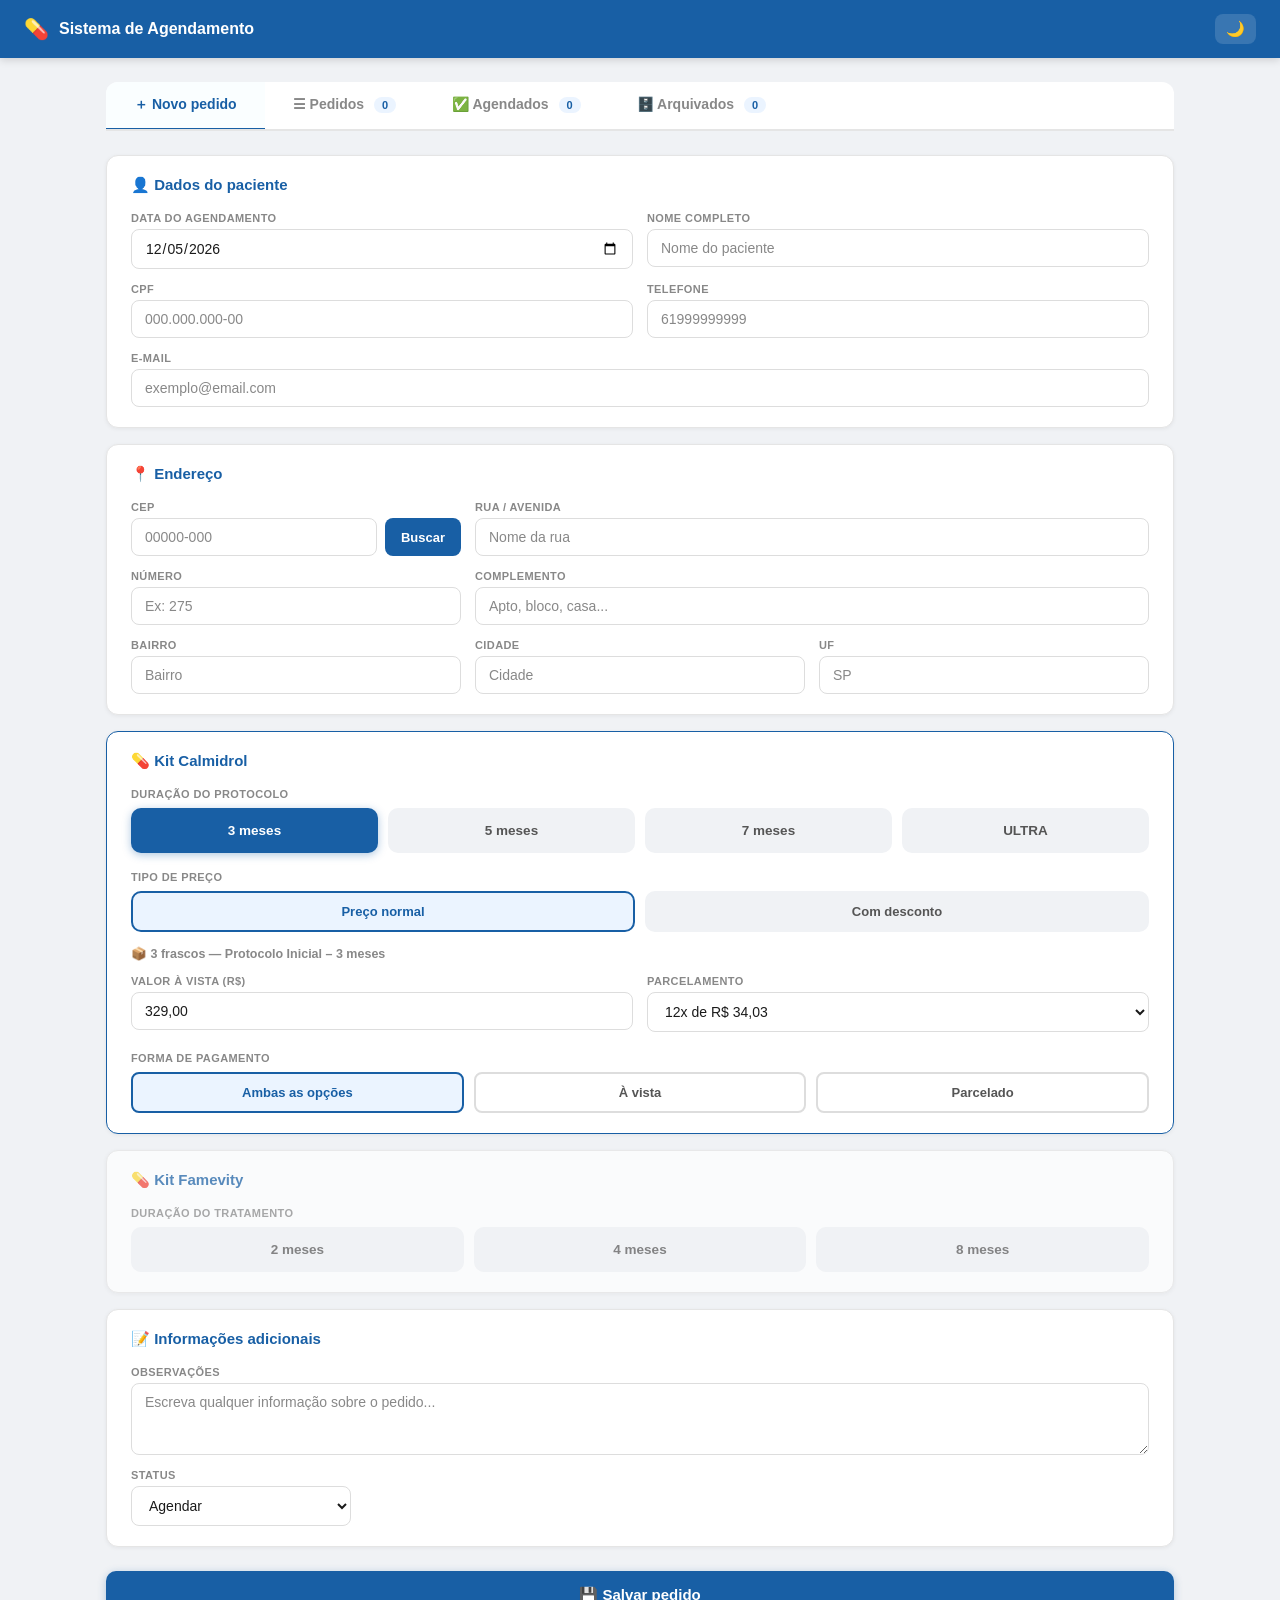
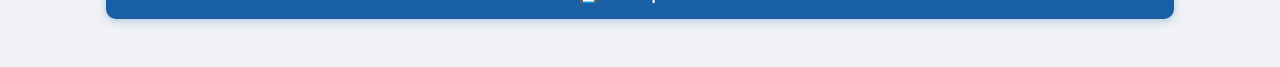
==== commit 3f5a9fb5: "Adiciona Kit Famevity (2, 4 e 8 meses) com termo próprio Separa o cadastro em dois cards (Kit Calmid" ====
--- a/index.html
+++ b/index.html
@@ -60,15 +60,15 @@
       </div>
     </div>
 
-    <div class="card">
-      <div class="sec-title">💊 Kit de tratamento</div>
+    <div class="card kit-card kit-card-ativo" id="card-calmidrol">
+      <div class="sec-title">💊 Kit Calmidrol</div>
 
       <label class="pag-label">Duração do protocolo</label>
       <div class="kit-dur-row">
-        <div class="kit-dur-btn sel" id="dur-3m" onclick="selDur(this,'3m')">3 meses</div>
-        <div class="kit-dur-btn" id="dur-5m" onclick="selDur(this,'5m')">5 meses</div>
-        <div class="kit-dur-btn" id="dur-7m" onclick="selDur(this,'7m')">7 meses</div>
-        <div class="kit-dur-btn" id="dur-ultra" onclick="selDur(this,'ultra')">ULTRA</div>
+        <div class="kit-dur-btn sel" onclick="selDur(this,'3m')">3 meses</div>
+        <div class="kit-dur-btn" onclick="selDur(this,'5m')">5 meses</div>
+        <div class="kit-dur-btn" onclick="selDur(this,'7m')">7 meses</div>
+        <div class="kit-dur-btn" onclick="selDur(this,'ultra')">ULTRA</div>
       </div>
 
       <label class="pag-label kit-tipo-label">Tipo de preço</label>
@@ -77,26 +77,40 @@
         <div class="kit-tipo-btn" id="tipo-desc" data-tipo="desc" onclick="selTipo(this,'desc')">Com desconto</div>
       </div>
 
-      <div class="kit-info-line" id="kit-info-line">📦 3 frascos — Protocolo Inicial – 3 meses</div>
-
-      <div class="form-grid g2 kit-valor-grid">
-        <div class="form-group">
-          <label>Valor à vista (R$)</label>
-          <input type="text" id="f-valor-avista">
+      <!-- Valor e pagamento: fica dentro do card do kit escolhido (movido pelo app.js) -->
+      <div id="kit-detalhes">
+        <div class="kit-info-line" id="kit-info-line">📦 3 frascos — Protocolo Inicial – 3 meses</div>
+
+        <div class="form-grid g2 kit-valor-grid">
+          <div class="form-group">
+            <label>Valor à vista (R$)</label>
+            <input type="text" id="f-valor-avista">
+          </div>
+          <div class="form-group">
+            <label>Parcelamento</label>
+            <select id="f-parcelamento"></select>
+          </div>
         </div>
-        <div class="form-group">
-          <label>Parcelamento</label>
-          <select id="f-parcelamento"></select>
+
+        <div class="pag-section">
+          <label class="pag-label">Forma de pagamento</label>
+          <div class="pag-opts">
+            <div class="pag-btn sel" onclick="selPag(this,'ambos')">Ambas as opções</div>
+            <div class="pag-btn" onclick="selPag(this,'avista')">À vista</div>
+            <div class="pag-btn" onclick="selPag(this,'parcelado')">Parcelado</div>
+          </div>
         </div>
       </div>
-
-      <div class="pag-section">
-        <label class="pag-label">Forma de pagamento</label>
-        <div class="pag-opts">
-          <div class="pag-btn sel" onclick="selPag(this,'ambos')">Ambas as opções</div>
-          <div class="pag-btn" onclick="selPag(this,'avista')">À vista</div>
-          <div class="pag-btn" onclick="selPag(this,'parcelado')">Parcelado</div>
-        </div>
+    </div>
+
+    <div class="card kit-card" id="card-famevity">
+      <div class="sec-title">💊 Kit Famevity</div>
+
+      <label class="pag-label">Duração do tratamento</label>
+      <div class="kit-dur-row n3">
+        <div class="kit-dur-btn" onclick="selDur(this,'f2m')">2 meses</div>
+        <div class="kit-dur-btn" onclick="selDur(this,'f4m')">4 meses</div>
+        <div class="kit-dur-btn" onclick="selDur(this,'f8m')">8 meses</div>
       </div>
     </div>
 
@@ -138,6 +152,9 @@
         <option value="5m_desc">5 meses – Desconto</option>
         <option value="7m_desc">7 meses – Desconto</option>
         <option value="ultra_desc">Ultra – Desconto</option>
+        <option value="f2m_normal">Famevity – 2 meses</option>
+        <option value="f4m_normal">Famevity – 4 meses</option>
+        <option value="f8m_normal">Famevity – 8 meses</option>
       </select>
       <select id="fil-termo" onchange="render()">
         <option value="">Todos os termos</option>
@@ -185,6 +202,9 @@
         <option value="5m_desc">5 meses – Desconto</option>
         <option value="7m_desc">7 meses – Desconto</option>
         <option value="ultra_desc">Ultra – Desconto</option>
+        <option value="f2m_normal">Famevity – 2 meses</option>
+        <option value="f4m_normal">Famevity – 4 meses</option>
+        <option value="f8m_normal">Famevity – 8 meses</option>
       </select>
       <select id="fil-termo-ag" onchange="renderAgendados()">
         <option value="">Todos os termos</option>
@@ -232,6 +252,9 @@
         <option value="5m_desc">5 meses – Desconto</option>
         <option value="7m_desc">7 meses – Desconto</option>
         <option value="ultra_desc">Ultra – Desconto</option>
+        <option value="f2m_normal">Famevity – 2 meses</option>
+        <option value="f4m_normal">Famevity – 4 meses</option>
+        <option value="f8m_normal">Famevity – 8 meses</option>
       </select>
       <select id="fil-termo-arq" onchange="renderArquivados()">
         <option value="">Todos os termos</option>
--- a/style.css
+++ b/style.css
@@ -179,6 +179,11 @@
 }
 textarea { resize: vertical; min-height: 72px; }
 
+.campo-invalido {
+  border-color: #d62d2d !important;
+  box-shadow: 0 0 0 3px rgba(214,45,45,.12) !important;
+}
+
 /* ===== CEP ===== */
 .cep-row { display: flex; gap: 8px; align-items: stretch; }
 .cep-row input { flex: 1; }
@@ -239,6 +244,39 @@
   color: #fff;
   box-shadow: 0 2px 8px rgba(24,95,165,.35);
 }
+.kit-dur-row.n3 { grid-template-columns: repeat(3, 1fr); }
+#card-famevity .kit-dur-row { margin-bottom: 0; }
+#card-famevity.kit-card-ativo .kit-dur-row { margin-bottom: 18px; }
+
+/* Card do kit escolhido fica em destaque; o outro fica mais apagado */
+.kit-card { transition: opacity .15s, border-color .15s; }
+.kit-card:not(.kit-card-ativo) { opacity: .7; }
+.kit-card:not(.kit-card-ativo):hover { opacity: 1; }
+.kit-card.kit-card-ativo { border-color: var(--accent); }
+
+/* ===== KIT — SELETOR DE PRODUTO ===== */
+.kit-prod-row {
+  display: grid;
+  grid-template-columns: 1fr 1fr;
+  gap: 10px;
+  margin-top: 8px;
+  margin-bottom: 14px;
+}
+.kit-prod-btn {
+  padding: 13px 8px;
+  border-radius: 10px;
+  background: var(--unsel-bg);
+  color: var(--unsel-text);
+  font-size: 14px;
+  font-weight: 700;
+  text-align: center;
+  cursor: pointer;
+  user-select: none;
+  transition: all .15s;
+  border: 2px solid transparent;
+}
+.kit-prod-btn:hover { background: var(--unsel-hover); }
+.kit-prod-btn.sel { background: #0F766E; color: #fff; box-shadow: 0 2px 8px rgba(15,118,110,.35); }
 
 /* ===== KIT — SELETOR DE TIPO DE PREÇO ===== */
 .kit-tipo-label { margin-top: 4px; }
@@ -378,7 +416,8 @@
 body.dark .td-edit { color-scheme: dark !important; }
 .td-edit:focus { border-color: var(--input-border); background: var(--input-bg) !important; outline: none; }
 .data-futura { background: #ef9494 !important; color: #7a1414 !important; font-weight: 700 !important; border-color: #d62d2d !important; }
-.data-verde { background: #9edb7a !important; color: #14531b !important; font-weight: 700 !important; border-color: #3d8b1e !important; }
+.data-chegou { background: #f5d76e !important; color: #5c4200 !important; font-weight: 700 !important; border-color: #d4a017 !important; }
+.data-passada { background: #9edb7a !important; color: #14531b !important; font-weight: 700 !important; border-color: #3d8b1e !important; }
 .status-vermelho { background: #ef9494 !important; color: #7a1414 !important; border-color: #d62d2d !important; }
 .status-verde { background: #9edb7a !important; color: #14531b !important; border-color: #3d8b1e !important; }
 .status-cinza { background: #e8e8e8 !important; color: #1a1a1a !important; border-color: #bbb !important; }
@@ -464,14 +503,14 @@
 .pill-pend { background: #e8e8e8; color: #1a1a1a; }
 
 .term-btn {
-  font-size: 9.5px; border: 1px solid #bbb;
+  font-size: 9.5px; border: 1px solid #6b7480;
   border-radius: 5px; padding: 3px 6px;
-  background: #e8e8e8; cursor: pointer; color: #1a1a1a;
+  background: #8a94a1; cursor: pointer; color: #fff;
   display: flex; align-items: center; justify-content: center; gap: 3px;
   margin-top: 4px; transition: all .15s; font-weight: 600;
   font-family: inherit; width: 100%; white-space: nowrap;
 }
-.term-btn:hover { background: #d8d8d8; color: #1a1a1a; border-color: #999; }
+.term-btn:hover { background: #75808d; color: #fff; border-color: #5a6270; }
 
 /* ===== DEL BTN ===== */
 .td-actions { padding-right: 12px !important; padding-left: 8px !important; }
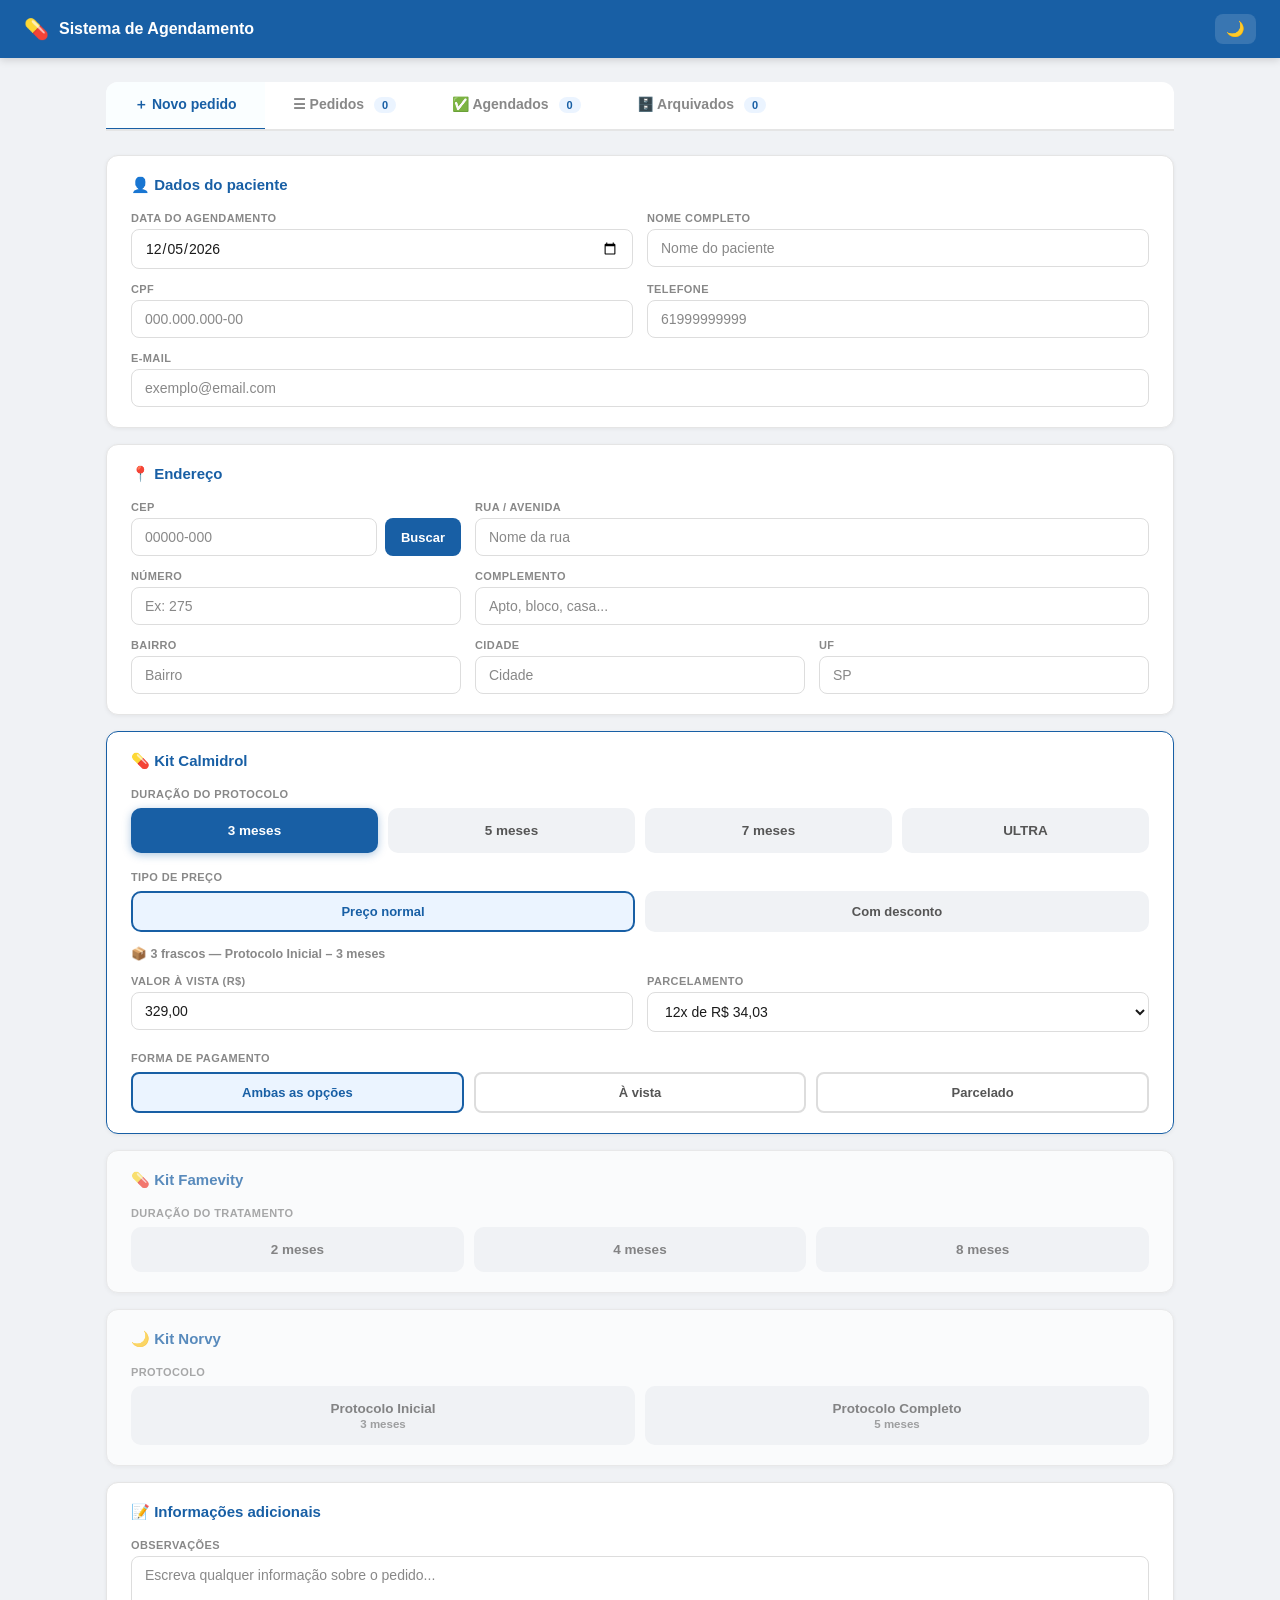
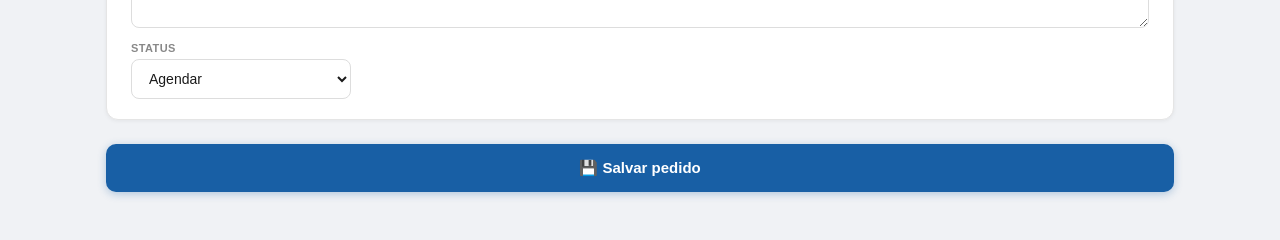
==== commit c286405e: "Adiciona Kit Norvy (Protocolo Inicial e Completo) com desconto de até 10% Parcelas seguem a tabela o" ====
--- a/index.html
+++ b/index.html
@@ -114,6 +114,33 @@
       </div>
     </div>
 
+    <div class="card kit-card" id="card-norvy">
+      <div class="sec-title">🌙 Kit Norvy</div>
+
+      <label class="pag-label">Protocolo</label>
+      <div class="kit-dur-row n2">
+        <div class="kit-dur-btn" onclick="selDur(this,'ni')">Protocolo Inicial<small>3 meses</small></div>
+        <div class="kit-dur-btn" onclick="selDur(this,'nc')">Protocolo Completo<small>5 meses</small></div>
+      </div>
+
+      <div class="norvy-desc">
+        <label class="pag-label kit-tipo-label">Desconto</label>
+        <select id="f-desconto" class="desc-sel" onchange="selDesconto(this.value)">
+          <option value="0">Sem desconto</option>
+          <option value="1">1% de desconto</option>
+          <option value="2">2% de desconto</option>
+          <option value="3">3% de desconto</option>
+          <option value="4">4% de desconto</option>
+          <option value="5">5% de desconto</option>
+          <option value="6">6% de desconto</option>
+          <option value="7">7% de desconto</option>
+          <option value="8">8% de desconto</option>
+          <option value="9">9% de desconto</option>
+          <option value="10">10% de desconto</option>
+        </select>
+      </div>
+    </div>
+
     <div class="card">
       <div class="sec-title">📝 Informações adicionais</div>
       <div class="form-group">
@@ -155,6 +182,8 @@
         <option value="f2m_normal">Famevity – 2 meses</option>
         <option value="f4m_normal">Famevity – 4 meses</option>
         <option value="f8m_normal">Famevity – 8 meses</option>
+        <option value="ni_normal">Norvy – Protocolo Inicial</option>
+        <option value="nc_normal">Norvy – Protocolo Completo</option>
       </select>
       <select id="fil-termo" onchange="render()">
         <option value="">Todos os termos</option>
@@ -205,12 +234,15 @@
         <option value="f2m_normal">Famevity – 2 meses</option>
         <option value="f4m_normal">Famevity – 4 meses</option>
         <option value="f8m_normal">Famevity – 8 meses</option>
+        <option value="ni_normal">Norvy – Protocolo Inicial</option>
+        <option value="nc_normal">Norvy – Protocolo Completo</option>
       </select>
       <select id="fil-termo-ag" onchange="renderAgendados()">
         <option value="">Todos os termos</option>
         <option value="confirmado">Confirmado</option>
         <option value="pendente">Pendente</option>
       </select>
+      <button class="btn-arquivar" onclick="desagendarSelecionados()">↩️ Tirar dos agendados</button>
       <button class="btn-arquivar" onclick="arquivarSelecionados('agendados')">📦 Arquivar selecionados</button>
     </div>
     <div class="tbl-wrap">
@@ -255,26 +287,31 @@
         <option value="f2m_normal">Famevity – 2 meses</option>
         <option value="f4m_normal">Famevity – 4 meses</option>
         <option value="f8m_normal">Famevity – 8 meses</option>
+        <option value="ni_normal">Norvy – Protocolo Inicial</option>
+        <option value="nc_normal">Norvy – Protocolo Completo</option>
       </select>
       <select id="fil-termo-arq" onchange="renderArquivados()">
         <option value="">Todos os termos</option>
         <option value="confirmado">Confirmado</option>
         <option value="pendente">Pendente</option>
       </select>
+      <button class="btn-arquivar" onclick="desarquivarSelecionados()">↩️ Tirar dos arquivados</button>
     </div>
     <div class="tbl-wrap">
       <table>
         <colgroup>
+          <col style="width:4%">
+          <col style="width:11%">
+          <col style="width:12%">
           <col style="width:12%">
           <col style="width:13%">
-          <col style="width:13%">
-          <col style="width:14%">
           <col style="width:8%">
           <col style="width:10%">
           <col style="width:24%">
           <col style="width:6%">
         </colgroup>
         <thead><tr>
+          <th><input type="checkbox" onclick="toggleSelecionarTodos(this,'arquivados')" title="Selecionar todos"></th>
           <th>Data</th><th>Nome</th><th>Telefone</th>
           <th>Kit</th>
           <th>Status</th><th>Termo</th><th>Informações</th><th></th>
--- a/style.css
+++ b/style.css
@@ -247,6 +247,12 @@
 .kit-dur-row.n3 { grid-template-columns: repeat(3, 1fr); }
 #card-famevity .kit-dur-row { margin-bottom: 0; }
 #card-famevity.kit-card-ativo .kit-dur-row { margin-bottom: 18px; }
+.kit-dur-row.n2 { grid-template-columns: 1fr 1fr; }
+.kit-dur-btn small { display: block; font-weight: 600; font-size: 11.5px; opacity: .75; margin-top: 2px; }
+#card-norvy:not(.kit-card-ativo) .kit-dur-row { margin-bottom: 0; }
+#card-norvy:not(.kit-card-ativo) .norvy-desc { display: none; }
+.norvy-desc { margin-bottom: 18px; }
+.desc-sel { width: 100%; max-width: 260px; margin-top: 8px; }
 
 /* Card do kit escolhido fica em destaque; o outro fica mais apagado */
 .kit-card { transition: opacity .15s, border-color .15s; }
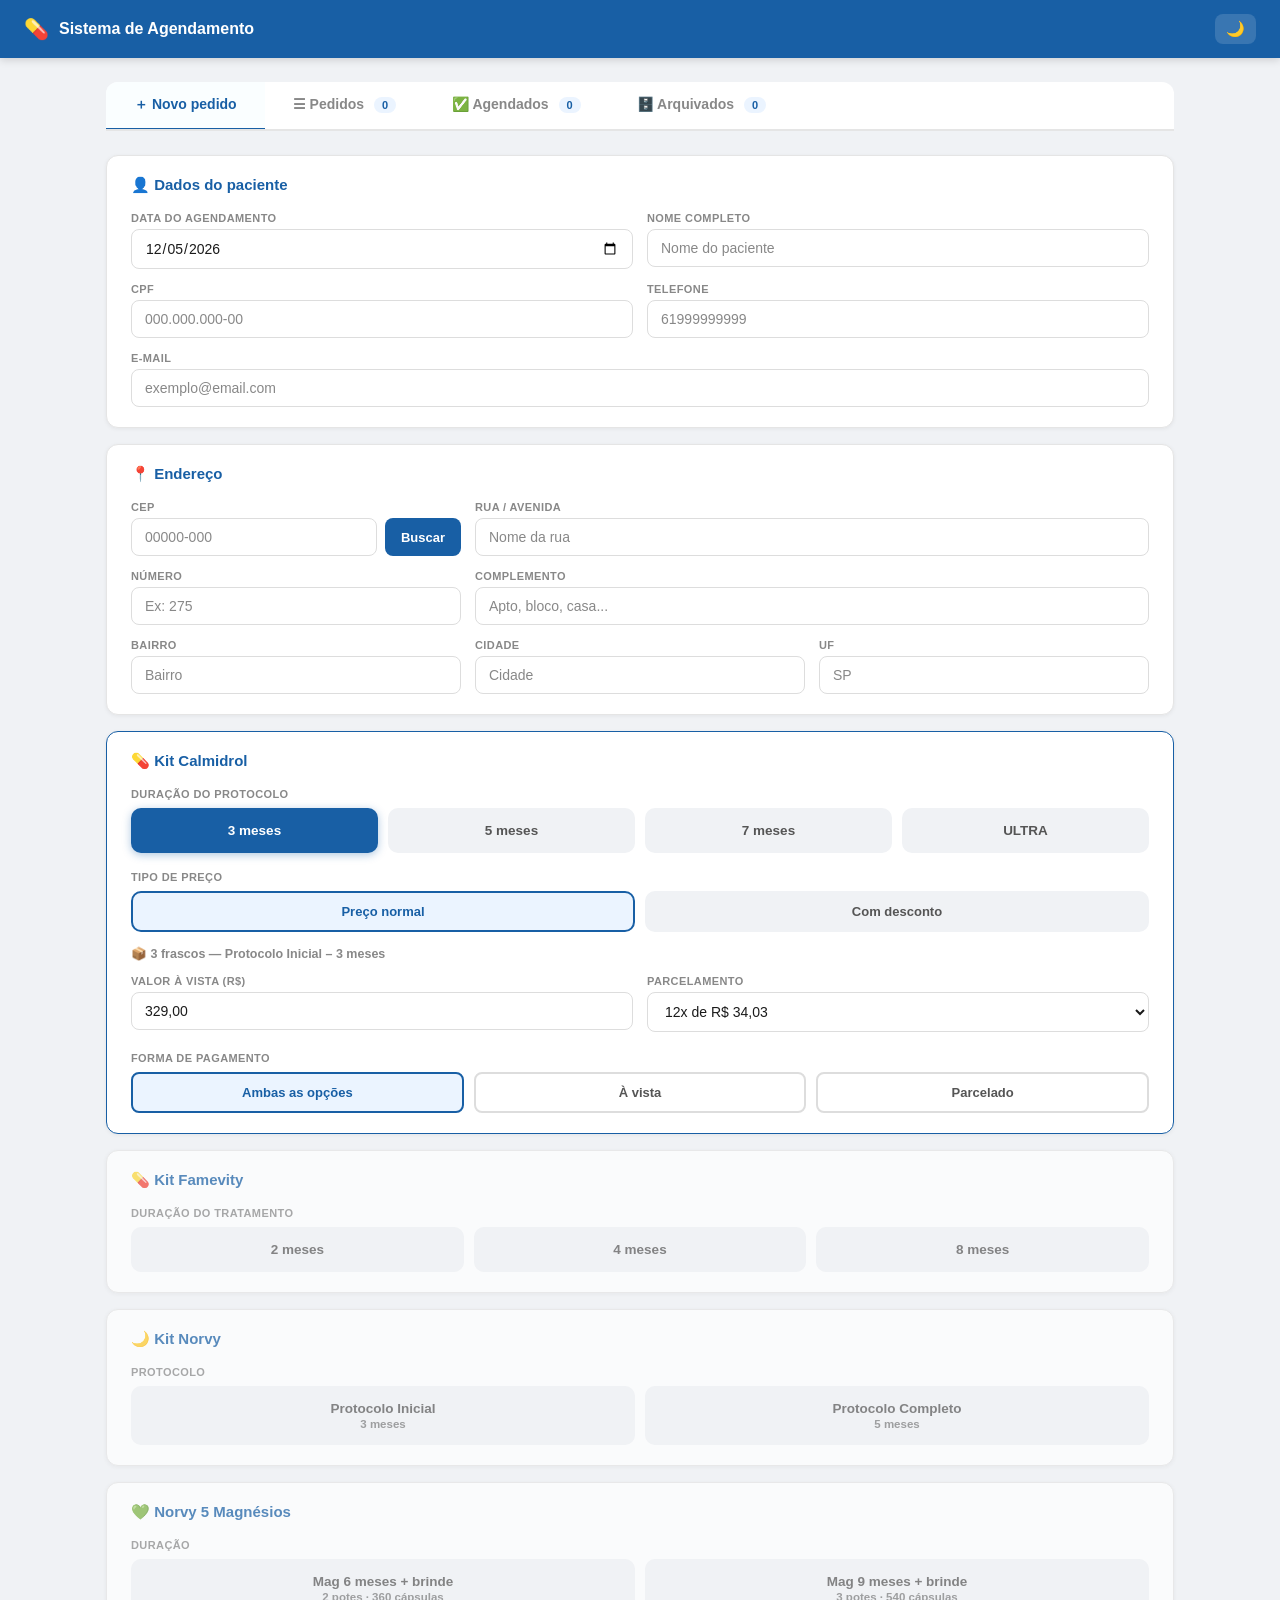
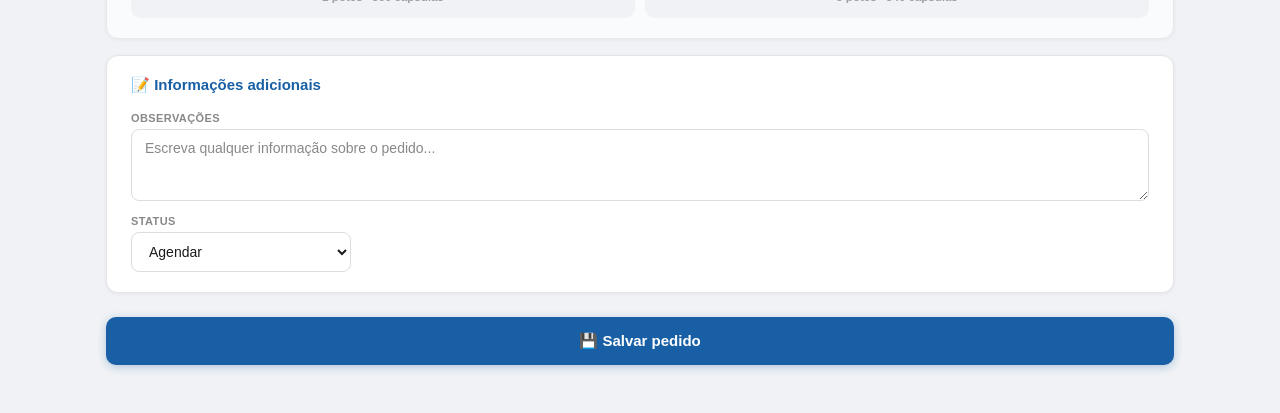
==== commit 51bf50c5: "Adiciona Norvy 5 Magnésios (6 e 9 meses + brinde) com desconto de até 10% Usa as tabelas de parcelas" ====
--- a/index.html
+++ b/index.html
@@ -79,6 +79,23 @@
 
       <!-- Valor e pagamento: fica dentro do card do kit escolhido (movido pelo app.js) -->
       <div id="kit-detalhes">
+        <div class="norvy-desc" id="kit-desc-wrap" style="display:none">
+          <label class="pag-label kit-tipo-label">Desconto</label>
+          <select id="f-desconto" class="desc-sel" onchange="selDesconto(this.value)">
+            <option value="0">Sem desconto</option>
+            <option value="1">1% de desconto</option>
+            <option value="2">2% de desconto</option>
+            <option value="3">3% de desconto</option>
+            <option value="4">4% de desconto</option>
+            <option value="5">5% de desconto</option>
+            <option value="6">6% de desconto</option>
+            <option value="7">7% de desconto</option>
+            <option value="8">8% de desconto</option>
+            <option value="9">9% de desconto</option>
+            <option value="10">10% de desconto</option>
+          </select>
+        </div>
+
         <div class="kit-info-line" id="kit-info-line">📦 3 frascos — Protocolo Inicial – 3 meses</div>
 
         <div class="form-grid g2 kit-valor-grid">
@@ -122,22 +139,15 @@
         <div class="kit-dur-btn" onclick="selDur(this,'ni')">Protocolo Inicial<small>3 meses</small></div>
         <div class="kit-dur-btn" onclick="selDur(this,'nc')">Protocolo Completo<small>5 meses</small></div>
       </div>
-
-      <div class="norvy-desc">
-        <label class="pag-label kit-tipo-label">Desconto</label>
-        <select id="f-desconto" class="desc-sel" onchange="selDesconto(this.value)">
-          <option value="0">Sem desconto</option>
-          <option value="1">1% de desconto</option>
-          <option value="2">2% de desconto</option>
-          <option value="3">3% de desconto</option>
-          <option value="4">4% de desconto</option>
-          <option value="5">5% de desconto</option>
-          <option value="6">6% de desconto</option>
-          <option value="7">7% de desconto</option>
-          <option value="8">8% de desconto</option>
-          <option value="9">9% de desconto</option>
-          <option value="10">10% de desconto</option>
-        </select>
+    </div>
+
+    <div class="card kit-card" id="card-mag">
+      <div class="sec-title">💚 Norvy 5 Magnésios</div>
+
+      <label class="pag-label">Duração</label>
+      <div class="kit-dur-row n2">
+        <div class="kit-dur-btn" onclick="selDur(this,'m6')">Mag 6 meses + brinde<small>2 potes · 360 cápsulas</small></div>
+        <div class="kit-dur-btn" onclick="selDur(this,'m9')">Mag 9 meses + brinde<small>3 potes · 540 cápsulas</small></div>
       </div>
     </div>
 
@@ -184,6 +194,8 @@
         <option value="f8m_normal">Famevity – 8 meses</option>
         <option value="ni_normal">Norvy – Protocolo Inicial</option>
         <option value="nc_normal">Norvy – Protocolo Completo</option>
+        <option value="m6_normal">Norvy 5 Magnésios – 6 meses</option>
+        <option value="m9_normal">Norvy 5 Magnésios – 9 meses</option>
       </select>
       <select id="fil-termo" onchange="render()">
         <option value="">Todos os termos</option>
@@ -236,6 +248,8 @@
         <option value="f8m_normal">Famevity – 8 meses</option>
         <option value="ni_normal">Norvy – Protocolo Inicial</option>
         <option value="nc_normal">Norvy – Protocolo Completo</option>
+        <option value="m6_normal">Norvy 5 Magnésios – 6 meses</option>
+        <option value="m9_normal">Norvy 5 Magnésios – 9 meses</option>
       </select>
       <select id="fil-termo-ag" onchange="renderAgendados()">
         <option value="">Todos os termos</option>
@@ -289,6 +303,8 @@
         <option value="f8m_normal">Famevity – 8 meses</option>
         <option value="ni_normal">Norvy – Protocolo Inicial</option>
         <option value="nc_normal">Norvy – Protocolo Completo</option>
+        <option value="m6_normal">Norvy 5 Magnésios – 6 meses</option>
+        <option value="m9_normal">Norvy 5 Magnésios – 9 meses</option>
       </select>
       <select id="fil-termo-arq" onchange="renderArquivados()">
         <option value="">Todos os termos</option>
--- a/style.css
+++ b/style.css
@@ -249,8 +249,8 @@
 #card-famevity.kit-card-ativo .kit-dur-row { margin-bottom: 18px; }
 .kit-dur-row.n2 { grid-template-columns: 1fr 1fr; }
 .kit-dur-btn small { display: block; font-weight: 600; font-size: 11.5px; opacity: .75; margin-top: 2px; }
-#card-norvy:not(.kit-card-ativo) .kit-dur-row { margin-bottom: 0; }
-#card-norvy:not(.kit-card-ativo) .norvy-desc { display: none; }
+#card-norvy:not(.kit-card-ativo) .kit-dur-row,
+#card-mag:not(.kit-card-ativo) .kit-dur-row { margin-bottom: 0; }
 .norvy-desc { margin-bottom: 18px; }
 .desc-sel { width: 100%; max-width: 260px; margin-top: 8px; }
 
